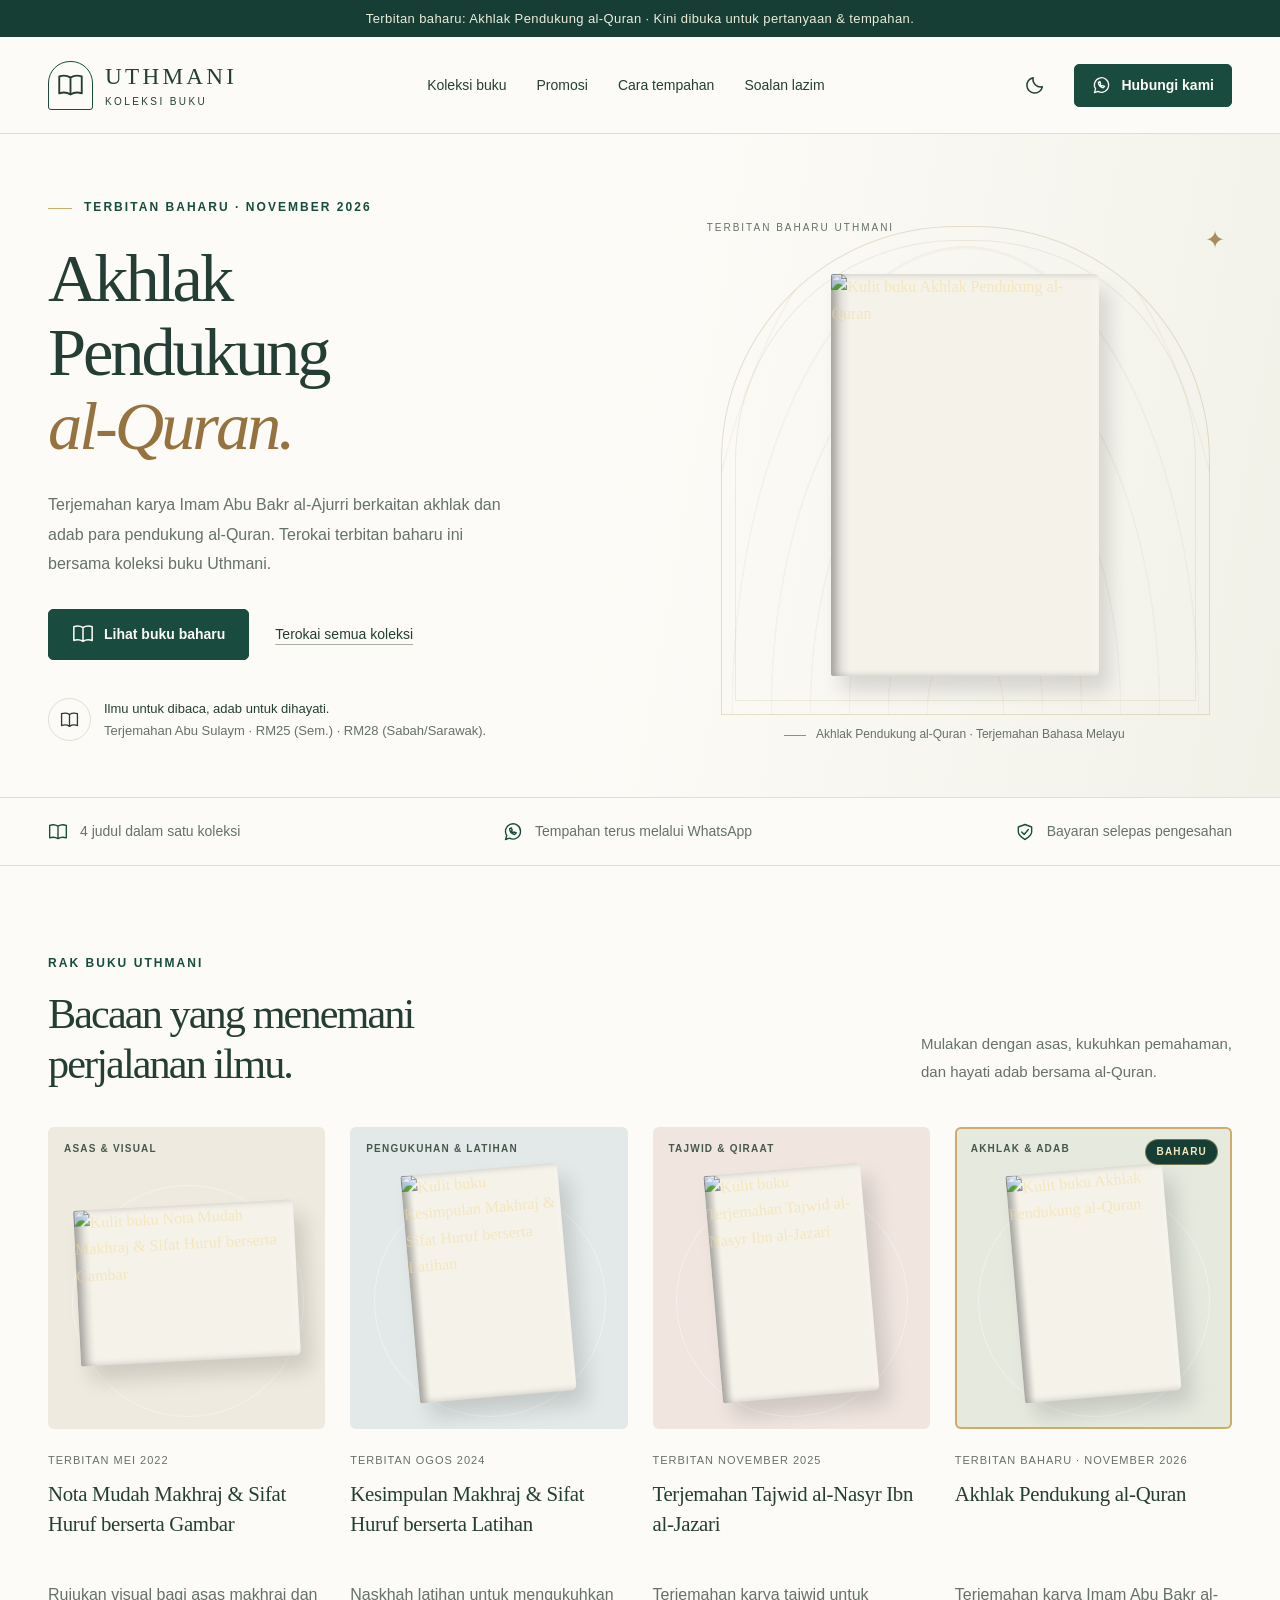
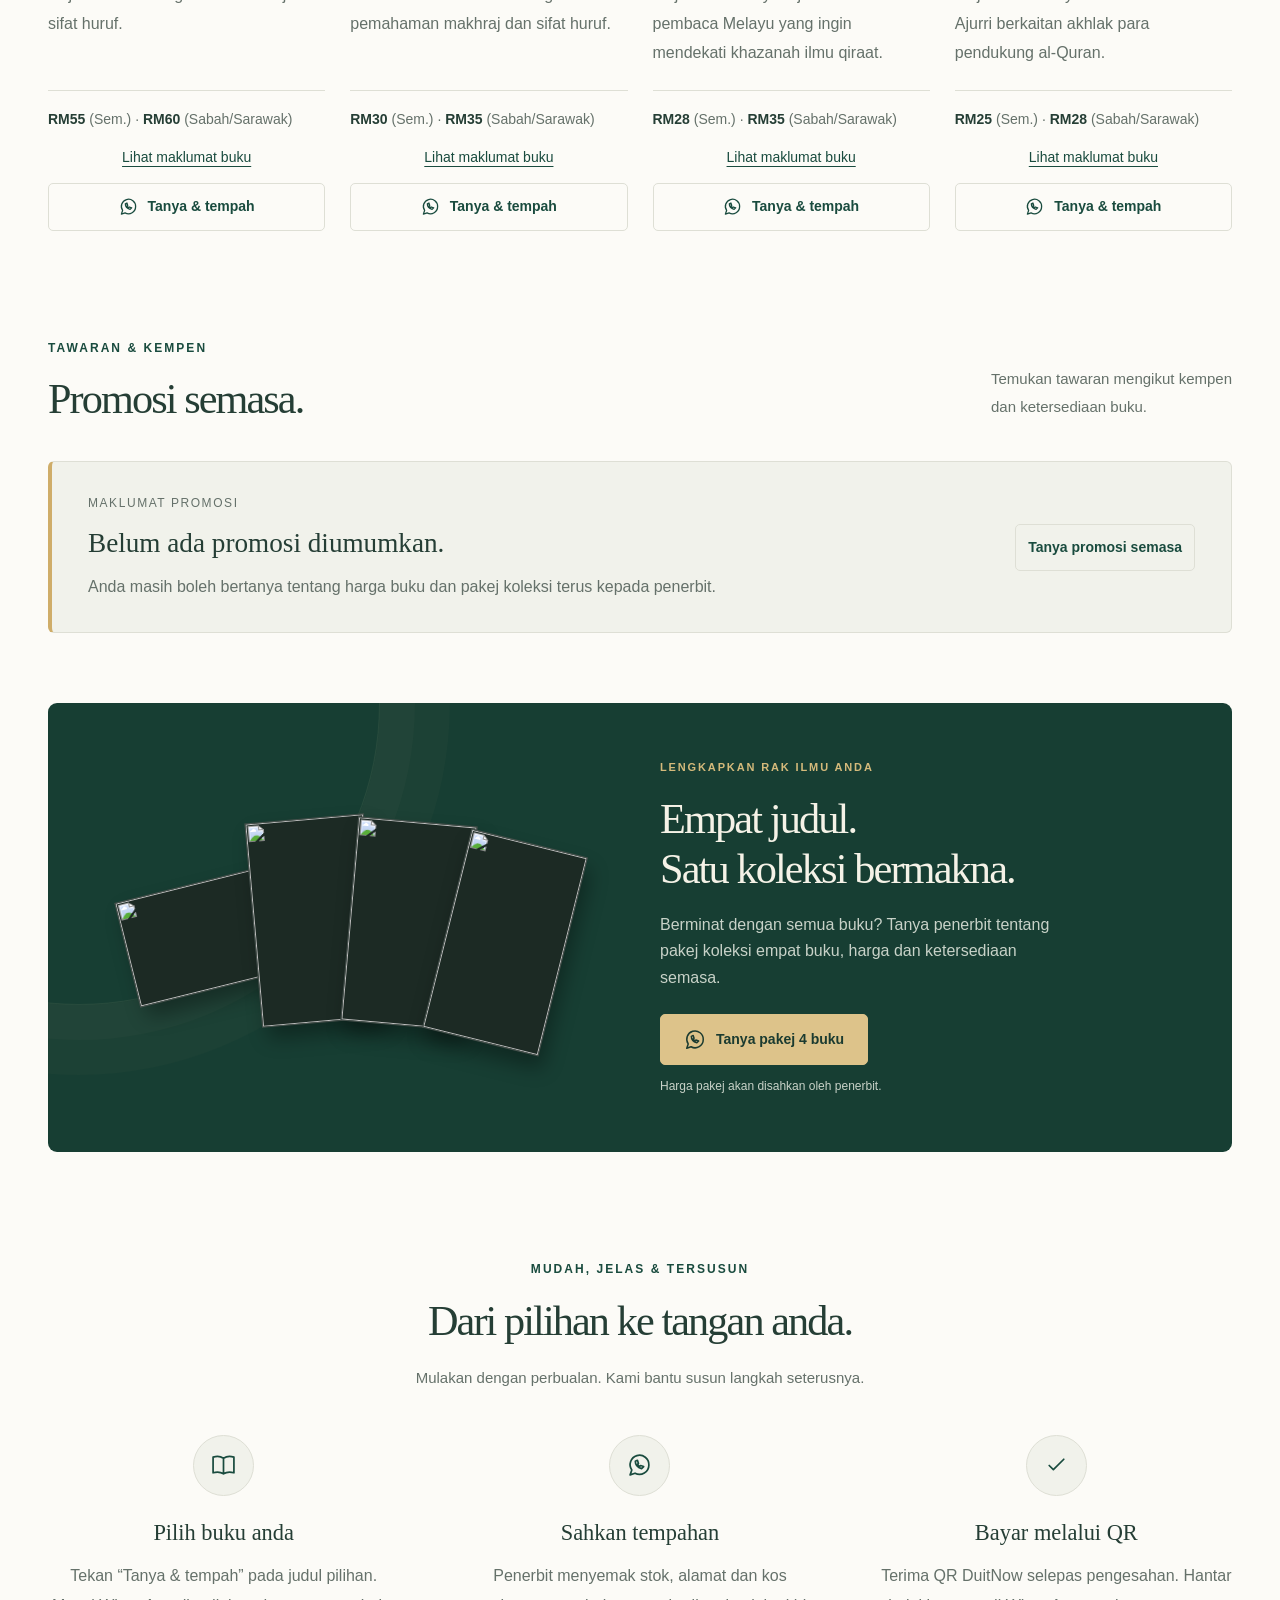
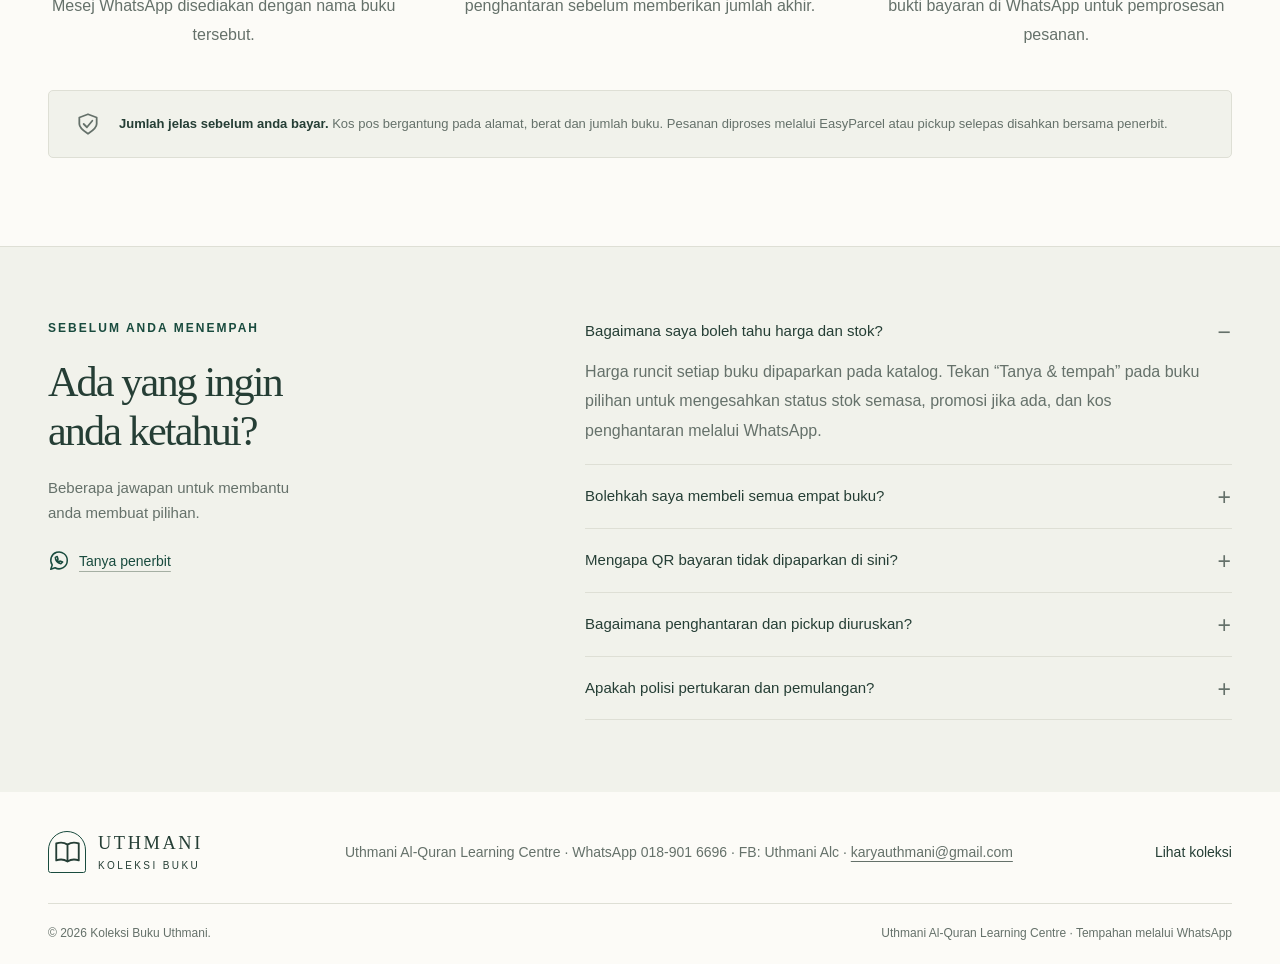
==== index.html @ 069dd64c "Add files via upload" ====
<!DOCTYPE html>
<html lang="ms" data-theme="light">
<head>
  <meta charset="UTF-8">
  <meta name="viewport" content="width=device-width, initial-scale=1.0">
  <meta name="theme-color" content="#173e35">
  <meta name="description" content="Terbitan baharu: Akhlak Pendukung al-Quran karya Imam Abu Bakr al-Ajurri, bersama koleksi buku makhraj dan tajwid Uthmani. Pilih buku dan mulakan pertanyaan melalui WhatsApp.">
  <title>Akhlak Pendukung al-Quran · Koleksi Buku Uthmani</title>
  <script>try{document.documentElement.dataset.theme=localStorage.getItem('uthmani-theme')==='dark'?'dark':'light'}catch{}</script>
  <link rel="stylesheet" href="styles.css">
  <script src="promotions.js" defer></script>
  <script src="script.js" defer></script>
</head>
<body>
  <svg class="icon-definitions" xmlns="http://www.w3.org/2000/svg" aria-hidden="true"><defs>
    <symbol id="i-book" viewBox="0 0 24 24"><path d="M12 5c-3-2-7-2-10-1v15c3-1 7-1 10 1 3-2 7-2 10-1V4c-3-1-7-1-10 1Zm0 0v15"/></symbol>
    <symbol id="i-chat" viewBox="0 0 24 24"><path d="M21 11.5a9 9 0 0 1-13.3 7.9L3 21l1.6-4.7A9 9 0 1 1 21 11.5Z"/><path d="M8 8c0 4 2 6 6 7l2-2-3-1-1 1-2-2 1-1-1-3Z"/></symbol>
    <symbol id="i-moon" viewBox="0 0 24 24"><path d="M20 14A8.5 8.5 0 0 1 10 4a8.5 8.5 0 1 0 10 10Z"/></symbol>
    <symbol id="i-sun" viewBox="0 0 24 24"><circle cx="12" cy="12" r="4"/><path d="M12 2v2m0 16v2M2 12h2m16 0h2M5 5l1.5 1.5m11 11L19 19M5 19l1.5-1.5m11-11L19 5"/></symbol>
    <symbol id="i-check" viewBox="0 0 24 24"><path d="m5 12 4 4L19 6"/></symbol>
    <symbol id="i-close" viewBox="0 0 24 24"><path d="m6 6 12 12M6 18 18 6"/></symbol>
    <symbol id="i-shield" viewBox="0 0 24 24"><path d="M12 3 4 6v6c0 4 5 7 8 9 3-2 8-5 8-9V6Z"/><path d="m8 12 3 3 5-6"/></symbol>
  </defs></svg>
  <a class="skip-link" href="#utama">Langkau ke kandungan</a>
  <div class="announcement">Terbitan baharu: Akhlak Pendukung al-Quran · Kini dibuka untuk pertanyaan &amp; tempahan.</div>
  <header class="site-header">
    <div class="container header-inner">
      <a class="brand" href="#" aria-label="Uthmani, halaman utama"><span class="brand-mark"><svg class="icon"><use href="#i-book"/></svg></span><span>UTHMANI<small>KOLEKSI BUKU</small></span></a>
      <nav aria-label="Navigasi utama"><a href="#koleksi">Koleksi buku</a><a href="#promosi">Promosi</a><a href="#tempahan">Cara tempahan</a><a href="#soalan">Soalan lazim</a></nav>
      <div class="header-actions"><button class="theme-toggle" id="theme-toggle" type="button" aria-label="Aktifkan mod gelap" aria-pressed="false"><svg class="icon"><use id="theme-icon" href="#i-moon"/></svg></button><button class="button button-small header-contact" data-order="pertanyaan"><svg class="icon"><use href="#i-chat"/></svg>Hubungi kami</button></div>
    </div>
  </header>
  <main id="utama">
    <section class="hero">
      <div class="container hero-grid">
        <div class="hero-copy"><p class="eyebrow"><span></span> TERBITAN BAHARU · NOVEMBER 2026</p><h1>Akhlak<br>Pendukung<br><em>al-Quran.</em></h1><p class="hero-description">Terjemahan karya Imam Abu Bakr al-Ajurri berkaitan akhlak dan adab para pendukung al-Quran. Terokai terbitan baharu ini bersama koleksi buku Uthmani.</p><div class="hero-actions"><a class="button" href="akhlak-pendukung-al-quran.html"><svg class="icon"><use href="#i-book"/></svg>Lihat buku baharu</a><a class="text-link" href="#koleksi">Terokai semua koleksi</a></div><div class="hero-note"><span class="small-book-icon"><svg class="icon"><use href="#i-book"/></svg></span><p><strong>Ilmu untuk dibaca, adab untuk dihayati.</strong><br><span>Terjemahan Abu Sulaym · RM25 (Sem.) · RM28 (Sabah/Sarawak).</span></p></div></div>
        <div class="hero-art" role="img" aria-label="Kulit buku terbitan baharu Akhlak Pendukung al-Quran.">
          <div class="arch-pattern"></div><div class="art-topline"><span>TERBITAN BAHARU UTHMANI</span><span>✦</span></div>
          <div class="hero-book hero-book-front cover cover-photo" data-lightbox="buku/04 akhlak-pendukung-al-quran/gambar/kulit-depan.jpg" data-caption="Kulit hadapan · Akhlak Pendukung al-Quran"><img src="buku/04 akhlak-pendukung-al-quran/gambar/kulit-depan.jpg" alt="Kulit buku Akhlak Pendukung al-Quran" width="666" height="1000"></div>
          <div class="art-caption"><span class="caption-line"></span>Akhlak Pendukung al-Quran · Terjemahan Bahasa Melayu</div>
        </div>
      </div>
    </section>
    <div class="benefits"><div class="container benefits-inner"><span><svg class="icon"><use href="#i-book"/></svg>4 judul dalam satu koleksi</span><span><svg class="icon"><use href="#i-chat"/></svg>Tempahan terus melalui WhatsApp</span><span><svg class="icon"><use href="#i-shield"/></svg>Bayaran selepas pengesahan</span></div></div>
    <section class="section collection container" id="koleksi">
      <div class="section-heading"><div><p class="eyebrow">RAK BUKU UTHMANI</p><h2>Bacaan yang menemani<br>perjalanan ilmu.</h2></div><p>Mulakan dengan asas, kukuhkan pemahaman,<br class="desktop-break"> dan hayati adab bersama al-Quran.</p></div>
      <div class="book-grid">
        <article class="book-card"><a href="nota-mudah-makhraj.html" aria-label="Lihat Nota Mudah Makhraj &amp; Sifat Huruf berserta Gambar" class="book-display display-sand"><span class="category-label">ASAS &amp; VISUAL</span><div class="catalog-book catalog-book-landscape cover cover-photo"><img src="buku/01 nota-mudah-makhraj/gambar/kulit-depan.jpg" alt="Kulit buku Nota Mudah Makhraj &amp; Sifat Huruf berserta Gambar" width="1200" height="852" loading="lazy"></div></a><div class="book-info"><p class="book-date">TERBITAN MEI 2022</p><h3><a href="nota-mudah-makhraj.html">Nota Mudah Makhraj &amp; Sifat Huruf berserta Gambar</a></h3><p>Rujukan visual bagi asas makhraj dan sifat huruf.</p><div class="availability"><strong>RM55</strong> (Sem.) · <strong>RM60</strong> (Sabah/Sarawak)</div><a class="book-detail-link" href="nota-mudah-makhraj.html">Lihat maklumat buku</a><button class="button button-outline" data-order="nota"><svg class="icon"><use href="#i-chat"/></svg>Tanya &amp; tempah</button></div></article>
        <article class="book-card"><a href="kesimpulan-makhraj.html" aria-label="Lihat Kesimpulan Makhraj &amp; Sifat Huruf berserta Latihan" class="book-display display-blue"><span class="category-label">PENGUKUHAN &amp; LATIHAN</span><div class="catalog-book cover cover-photo"><img src="buku/02 kesimpulan-makhraj/gambar/kulit-depan.jpg" alt="Kulit buku Kesimpulan Makhraj &amp; Sifat Huruf berserta Latihan" width="778" height="1000" loading="lazy"></div></a><div class="book-info"><p class="book-date">TERBITAN OGOS 2024</p><h3><a href="kesimpulan-makhraj.html">Kesimpulan Makhraj &amp; Sifat Huruf berserta Latihan</a></h3><p>Naskhah latihan untuk mengukuhkan pemahaman makhraj dan sifat huruf.</p><div class="availability"><strong>RM30</strong> (Sem.) · <strong>RM35</strong> (Sabah/Sarawak)</div><a class="book-detail-link" href="kesimpulan-makhraj.html">Lihat maklumat buku</a><button class="button button-outline" data-order="latihan"><svg class="icon"><use href="#i-chat"/></svg>Tanya &amp; tempah</button></div></article>
        <article class="book-card"><a href="terjemahan-tajwid-al-nasyr.html" aria-label="Lihat Terjemahan Tajwid al-Nasyr Ibn al-Jazari" class="book-display display-rust"><span class="category-label">TAJWID &amp; QIRAAT</span><div class="catalog-book cover cover-photo"><img src="buku/03 terjemahan-tajwid-al-nasyr/gambar/kulit-depan.jpg" alt="Kulit buku Terjemahan Tajwid al-Nasyr Ibn al-Jazari" width="667" height="1000" loading="lazy"></div></a><div class="book-info"><p class="book-date">TERBITAN NOVEMBER 2025</p><h3><a href="terjemahan-tajwid-al-nasyr.html">Terjemahan Tajwid al-Nasyr Ibn al-Jazari</a></h3><p>Terjemahan karya tajwid untuk pembaca Melayu yang ingin mendekati khazanah ilmu qiraat.</p><div class="availability"><strong>RM28</strong> (Sem.) · <strong>RM35</strong> (Sabah/Sarawak)</div><a class="book-detail-link" href="terjemahan-tajwid-al-nasyr.html">Lihat maklumat buku</a><button class="button button-outline" data-order="tajwid"><svg class="icon"><use href="#i-chat"/></svg>Tanya &amp; tempah</button></div></article>
        <article class="book-card book-card-new"><a href="akhlak-pendukung-al-quran.html" aria-label="Lihat Akhlak Pendukung al-Quran" class="book-display display-green"><span class="category-label">AKHLAK &amp; ADAB</span><span class="new-badge">BAHARU</span><div class="catalog-book cover cover-photo"><img src="buku/04 akhlak-pendukung-al-quran/gambar/kulit-depan.jpg" alt="Kulit buku Akhlak Pendukung al-Quran" width="666" height="1000" loading="lazy"></div></a><div class="book-info"><p class="book-date">TERBITAN BAHARU · NOVEMBER 2026</p><h3><a href="akhlak-pendukung-al-quran.html">Akhlak Pendukung al-Quran</a></h3><p>Terjemahan karya Imam Abu Bakr al-Ajurri berkaitan akhlak para pendukung al-Quran.</p><div class="availability"><strong>RM25</strong> (Sem.) · <strong>RM28</strong> (Sabah/Sarawak)</div><a class="book-detail-link" href="akhlak-pendukung-al-quran.html">Lihat maklumat buku</a><button class="button button-outline" data-order="akhlak"><svg class="icon"><use href="#i-chat"/></svg>Tanya &amp; tempah</button></div></article>
      </div>
    </section>
    <section class="container promotions-section" id="promosi" aria-labelledby="promotions-title">
      <div class="section-heading"><div><p class="eyebrow">TAWARAN &amp; KEMPEN</p><h2 id="promotions-title">Promosi semasa.</h2></div><p>Temukan tawaran mengikut kempen<br class="desktop-break"> dan ketersediaan buku.</p></div>
      <div class="promotions-list" data-promotions><div class="promotion-empty"><div><span class="promotion-label">MAKLUMAT PROMOSI</span><h3>Belum ada promosi diumumkan.</h3><p>Anda masih boleh bertanya tentang harga buku dan pakej koleksi terus kepada penerbit.</p></div><button class="button button-outline" data-order="promosi">Tanya promosi semasa</button></div></div>
    </section>
    <section class="container bundle-section" aria-labelledby="bundle-title"><div class="bundle"><div class="bundle-art" aria-hidden="true"><div class="mini-book mini-sand mini-photo mini-landscape"><img src="buku/01 nota-mudah-makhraj/gambar/kulit-depan.jpg" alt="" loading="lazy"></div><div class="mini-book mini-blue mini-photo"><img src="buku/02 kesimpulan-makhraj/gambar/kulit-depan.jpg" alt="" loading="lazy"></div><div class="mini-book mini-rust mini-photo"><img src="buku/03 terjemahan-tajwid-al-nasyr/gambar/kulit-depan.jpg" alt="" loading="lazy"></div><div class="mini-book mini-green mini-photo"><img src="buku/04 akhlak-pendukung-al-quran/gambar/kulit-depan.jpg" alt="" loading="lazy"></div></div><div class="bundle-copy"><p class="eyebrow">LENGKAPKAN RAK ILMU ANDA</p><h2 id="bundle-title">Empat judul.<br>Satu koleksi bermakna.</h2><p>Berminat dengan semua buku? Tanya penerbit tentang pakej koleksi empat buku, harga dan ketersediaan semasa.</p><button class="button button-gold" data-order="pakej"><svg class="icon"><use href="#i-chat"/></svg>Tanya pakej 4 buku</button><span class="bundle-note">Harga pakej akan disahkan oleh penerbit.</span></div></div></section>
    <section class="section container ordering" id="tempahan"><div class="center-heading"><p class="eyebrow">MUDAH, JELAS &amp; TERSUSUN</p><h2>Dari pilihan ke tangan anda.</h2><p>Mulakan dengan perbualan. Kami bantu susun langkah seterusnya.</p></div><div class="steps"><article><span class="step-icon"><svg class="icon"><use href="#i-book"/></svg></span><h3>Pilih buku anda</h3><p>Tekan “Tanya &amp; tempah” pada judul pilihan. Mesej WhatsApp disediakan dengan nama buku tersebut.</p></article><article><span class="step-icon"><svg class="icon"><use href="#i-chat"/></svg></span><h3>Sahkan tempahan</h3><p>Penerbit menyemak stok, alamat dan kos penghantaran sebelum memberikan jumlah akhir.</p></article><article><span class="step-icon"><svg class="icon"><use href="#i-check"/></svg></span><h3>Bayar melalui QR</h3><p>Terima QR DuitNow selepas pengesahan. Hantar bukti bayaran di WhatsApp untuk pemprosesan pesanan.</p></article></div><div class="payment-note"><svg class="icon"><use href="#i-shield"/></svg><p><strong>Jumlah jelas sebelum anda bayar.</strong> Kos pos bergantung pada alamat, berat dan jumlah buku. Pesanan diproses melalui EasyParcel atau pickup selepas disahkan bersama penerbit.</p></div></section>
    <section class="faq-section" id="soalan"><div class="container faq-grid"><div><p class="eyebrow">SEBELUM ANDA MENEMPAH</p><h2>Ada yang ingin<br>anda ketahui?</h2><p>Beberapa jawapan untuk membantu<br class="desktop-break"> anda membuat pilihan.</p><button class="text-link faq-contact" data-order="pertanyaan"><svg class="icon"><use href="#i-chat"/></svg>Tanya penerbit</button></div><div class="faq-list"><details open><summary>Bagaimana saya boleh tahu harga dan stok?</summary><p>Harga runcit setiap buku dipaparkan pada katalog. Tekan “Tanya &amp; tempah” pada buku pilihan untuk mengesahkan status stok semasa, promosi jika ada, dan kos penghantaran melalui WhatsApp.</p></details><details><summary>Bolehkah saya membeli semua empat buku?</summary><p>Boleh mulakan pertanyaan melalui butang “Tanya pakej 4 buku”. Harga pakej dan ketersediaan setiap judul perlu disahkan dengan penerbit.</p></details><details><summary>Mengapa QR bayaran tidak dipaparkan di sini?</summary><p>QR DuitNow diberikan selepas stok dan kos penghantaran disahkan supaya anda membayar jumlah yang tepat. Laman ini tidak mengendalikan checkout atau mengumpul maklumat kad bank.</p></details><details><summary>Bagaimana penghantaran dan pickup diuruskan?</summary><p>Maklumkan pilihan anda kepada penerbit melalui WhatsApp. Pilihan kurier, kos pos, lokasi pickup dan tempoh pengeposan akan disahkan semasa tempahan.</p></details><details><summary>Apakah polisi pertukaran dan pemulangan?</summary><p>Polisi belum dinyatakan dalam katalog ini. Sila dapatkan maklumat pertukaran dan pemulangan daripada penerbit sebelum mengesahkan tempahan.</p></details></div></div></section>
  </main>
  <footer><div class="container footer-main"><a class="brand" href="#"><span class="brand-mark"><svg class="icon"><use href="#i-book"/></svg></span><span>UTHMANI<small>KOLEKSI BUKU</small></span></a><p>Uthmani Al-Quran Learning Centre · WhatsApp 018-901 6696 · FB: Uthmani Alc · <a href="mailto:karyauthmani@gmail.com">karyauthmani@gmail.com</a></p><a href="#koleksi">Lihat koleksi</a></div><div class="container footer-bottom"><span>© <span id="year">2026</span> Koleksi Buku Uthmani.</span><span>Uthmani Al-Quran Learning Centre · Tempahan melalui WhatsApp</span></div></footer>
  <dialog id="order-dialog" aria-labelledby="dialog-title" aria-describedby="dialog-description"><div class="dialog-content"><button type="button" class="close-dialog" aria-label="Tutup tetingkap"><svg class="icon"><use href="#i-close"/></svg></button><span class="dialog-icon"><svg class="icon"><use href="#i-chat"/></svg></span><p class="eyebrow">PRATONTON PERTANYAAN</p><h2 id="dialog-title">Mesej anda sudah siap.</h2><p id="dialog-description">Nombor WhatsApp penerbit belum ditetapkan. Ini ialah pratonton mesej untuk buku pilihan anda; tiada mesej dihantar.</p><label for="message-preview">Mesej WhatsApp</label><textarea id="message-preview" readonly rows="7"></textarea><button class="button" id="copy-message" type="button">Salin mesej</button><p id="copy-status" role="status" aria-live="polite"></p></div></dialog>
</body>
</html>
---- styles.css ----
@charset "UTF-8";
:root{color-scheme:light;--bg:#fcfbf7;--surface:#fff;--ink:#253e35;--muted:#65716a;--green:#194b3e;--green-hover:#10382d;--line:#dedfd5;--soft:#f1f2eb;--gold:#cfad69;--hero:#f2f1e8;--shadow:0 18px 40px #173b3018}
:root[data-theme=dark]{color-scheme:dark;--bg:#121e1a;--surface:#1c2a24;--ink:#eef0e6;--muted:#b1bdb4;--green:#b6d2bd;--green-hover:#d0e4d4;--line:#34473b;--soft:#1c2b24;--hero:#1b2b23;--shadow:0 18px 40px #0003}
*{box-sizing:border-box}html{scroll-behavior:smooth;scroll-padding-top:100px}body{margin:0;background:var(--bg);color:var(--ink);font-family:Arial,Helvetica,sans-serif;font-size:16px;line-height:1.65}button,a{-webkit-tap-highlight-color:transparent}button,input,textarea{font:inherit}button,a{touch-action:manipulation}button{cursor:pointer}a{color:inherit;text-decoration:none}button{color:inherit}button:focus-visible,a:focus-visible,summary:focus-visible,textarea:focus-visible{outline:3px solid #b78b3b;outline-offset:5px}h1,h2,h3,p{margin-top:0}h1,h2{font-family:Georgia,'Times New Roman',serif;font-weight:400;letter-spacing:-.045em}h2{font-size:clamp(2rem,3.3vw,3rem);line-height:1.18;margin-bottom:20px}h3{font-size:1.08rem;line-height:1.5}p{margin-bottom:0}.container{width:min(1240px,calc(100% - 96px));margin-inline:auto}.icon{width:22px;height:22px;fill:none;stroke:currentColor;stroke-width:1.65;stroke-linecap:round;stroke-linejoin:round;flex-shrink:0}.icon-definitions{position:absolute;width:0;height:0;overflow:hidden}.announcement{background:#173e35;color:#ececdb;font-size:.8125rem;text-align:center;padding:8px 20px;letter-spacing:.03em}.site-header{background:var(--bg);border-bottom:1px solid var(--line)}.header-inner{display:flex;align-items:center;justify-content:space-between;gap:25px;min-height:96px}.brand{display:flex;align-items:center;gap:12px;font-family:Georgia,serif;font-size:1.45rem;letter-spacing:.14em;line-height:1.2}.brand small{display:block;font-family:Arial,sans-serif;font-size:.625rem;letter-spacing:.24em;margin-top:6px}.brand-mark{width:45px;height:49px;border:1px solid var(--green);border-radius:22px 22px 3px 3px;display:grid;place-items:center}.brand-mark .icon{width:27px;height:27px}.header-inner nav{display:flex;gap:30px;font-size:.875rem}.header-inner nav a:hover,.footer-main>a:last-child:hover{color:#9a7332}.header-actions{display:flex;align-items:center;gap:18px}.theme-toggle{background:transparent;border:0;display:grid;place-items:center;width:42px;height:42px;border-radius:50%}.theme-toggle:hover{background:var(--soft)}.button{display:inline-flex;align-items:center;justify-content:center;gap:10px;background:var(--green);color:var(--bg);border:1px solid var(--green);border-radius:5px;min-height:51px;padding:12px 23px;font-size:.875rem;font-weight:600;line-height:1.5;transition:background .2s,transform .2s}.button:hover{background:var(--green-hover);transform:translateY(-2px)}.button-small{min-height:43px;padding:9px 17px}.button-small .icon{width:19px;height:19px}.text-link{font-size:.875rem;text-decoration:underline;text-underline-offset:5px;text-decoration-color:#a5afa3;line-height:1.6}.text-link:hover{text-decoration-color:currentColor}.hero{overflow:hidden;background:linear-gradient(100deg,var(--bg) 49%,var(--hero) 100%)}.hero-grid{display:grid;grid-template-columns:1.06fr 1fr;gap:40px;align-items:center;padding-block:64px 55px;min-height:660px}.eyebrow{font-size:.75rem;font-weight:600;letter-spacing:.17em;color:var(--green);margin-bottom:24px;display:flex;align-items:center;gap:12px}.eyebrow>span{width:24px;height:1px;background:var(--gold)}h1{font-size:clamp(3.4rem,5.35vw,4.8rem);line-height:1.08;margin-bottom:26px}h1 em{color:#96723e;font-weight:400}.hero-description{max-width:470px;color:var(--muted);font-size:1rem;line-height:1.85}.hero-actions{display:flex;align-items:center;gap:26px;margin-top:30px}.hero-note{display:flex;gap:13px;align-items:center;margin-top:38px;font-size:.8125rem;line-height:1.7}.hero-note strong{font-weight:500}.hero-note p>span{color:var(--muted)}.small-book-icon{display:grid;place-items:center;border:1px solid var(--line);border-radius:50%;width:43px;height:43px;flex-shrink:0}.small-book-icon .icon{width:19px}.hero-art{position:relative;height:520px;isolation:isolate}.arch-pattern{position:absolute;width:88%;height:94%;top:3%;left:8%;border:1px solid #a58c5140;border-radius:48% 48% 0 0;background:repeating-radial-gradient(ellipse at 50% 100%,transparent 0,transparent 37px,#a58c5110 38px,#a58c5110 39px);z-index:-1}.arch-pattern:before{content:"";position:absolute;inset:13px;border:1px solid #a58c5125;border-radius:48% 48% 0 0}.art-topline{display:flex;justify-content:space-between;position:absolute;top:10px;left:30px;right:5px;color:var(--muted);font-size:.625rem;letter-spacing:.2em}.art-topline>span:last-child{font-size:24px;color:#a78e59}.cover{color:#f4e6bd;border-radius:2px 5px 5px 2px;position:relative;box-shadow:inset 5px 0 7px #0003,inset -3px 0 1px #ffffff20,10px 15px 20px #0002;font-family:Georgia,'Times New Roman',serif}.cover:after{content:"";position:absolute;inset:0;background:repeating-linear-gradient(0deg,transparent,transparent 3px,#ffffff04 4px);pointer-events:none;border-radius:inherit}.cover-green{background:#194738}.cover-rust{background:#874638}.cover-sand{background:#b6a27b;color:#273e32}.cover-blue{background:#2d4b5a}.cover-frame{position:absolute;inset:12px 13px 14px 17px;border:1px solid #cfb97a85;display:flex;flex-direction:column;align-items:center;text-align:center;padding:16px 9px}.cover-frame:before{content:"";position:absolute;inset:4px;border:1px solid #cfb97a50;pointer-events:none}.cover-imprint{font-family:Arial,sans-serif;font-size:8px;letter-spacing:.27em}.cover-title{font-size:28px;line-height:1.25;display:block;font-weight:400}.cover-title i{font-weight:400}.cover-bottom{font-family:Arial,sans-serif;font-size:7px;letter-spacing:.12em;margin-top:auto}.cover-ornament{color:#d0b475;font-size:31px;margin:16px 0 12px}.cover-subtitle{font-family:Arial,sans-serif;font-size:7px;letter-spacing:.1em;margin-top:17px}.hero-book{position:absolute;width:235px;height:335px}.hero-book-back{left:10%;top:77px;transform:rotate(-13deg)}.hero-book-back .cover-title{font-size:30px}.hero-book-front{left:43%;top:98px;transform:rotate(8deg);z-index:2}.hero-book-front .cover-title{font-size:34px;line-height:1.19}.arabic{font-family:'Traditional Arabic','Times New Roman',serif;font-size:23px;margin:25px 0 18px;color:#d3b578}.cover-rule{height:1px;width:52px;background:#cfb97a90;margin:20px 0 13px}.cover-author{font-size:10px}.book-horizontal{position:absolute;left:13%;width:78%;height:31px;border-radius:3px;display:flex;justify-content:space-between;align-items:center;padding:0 22px;box-shadow:4px 8px 13px #0002;font-family:Georgia,serif;font-size:12px}.book-horizontal b{font:6px Arial,sans-serif;letter-spacing:.18em}.book-horizontal-one{bottom:57px;background:#34515a;color:#e8dabc;transform:rotate(-3deg);z-index:3;border-bottom:5px solid #efe8d7}.book-horizontal-two{bottom:24px;background:#b8a37a;color:#24392e;transform:rotate(1deg);border-bottom:6px solid #ebe3ce}.art-caption{position:absolute;bottom:-15px;width:100%;display:flex;align-items:center;justify-content:center;gap:10px;font-size:.75rem;color:var(--muted)}.caption-line{width:22px;height:1px;background:#a78e59}.benefits{border-block:1px solid var(--line)}.benefits-inner{display:flex;justify-content:space-between;padding-block:22px;gap:22px}.benefits-inner>span{display:flex;align-items:center;gap:12px;font-size:.875rem;color:var(--muted)}.benefits .icon{color:var(--green);width:20px}.section{padding-block:88px}.section-heading{display:flex;align-items:flex-end;justify-content:space-between;gap:30px;margin-bottom:38px}.section-heading .eyebrow{margin-bottom:15px}.section-heading h2{margin:0}.section-heading>p{color:var(--muted);font-size:.9375rem;line-height:1.85;padding-bottom:3px}.book-grid{display:grid;grid-template-columns:repeat(4,minmax(0,1fr));gap:25px}.book-card{min-width:0;display:flex;flex-direction:column}.book-display{height:302px;position:relative;display:flex;align-items:center;justify-content:center;border-radius:6px;overflow:hidden}.book-display:after{content:"";position:absolute;width:230px;height:230px;border:1px solid #ffffff60;border-radius:50%;top:58px;left:calc(50% - 115px);pointer-events:none}.display-sand{background:#eeeadf}.display-blue{background:#e3e9e8}.display-rust{background:#f0e5df}.display-green{background:#e5e9de}.category-label{position:absolute;left:16px;top:14px;font-size:.625rem;font-weight:600;letter-spacing:.12em;color:#46584c}.catalog-book{height:228px;width:157px;transform:rotate(-5deg);margin-top:11px;z-index:1;transition:transform .3s}.book-card:hover .catalog-book{transform:rotate(0deg) translateY(-5px)}.catalog-book .cover-frame{inset:8px 8px 9px 11px;padding:11px 7px}.catalog-book .cover-title{font-size:21px}.catalog-book .cover-ornament{font-size:22px;margin:12px 0 8px}.catalog-book .cover-imprint{font-size:6px}.catalog-book .cover-subtitle{font-size:6px;margin-top:10px}.catalog-book .cover-bottom{font-size:5px;letter-spacing:.08em}.illustration-label{position:absolute;right:12px;bottom:8px;font-size:.625rem;color:#59675c}.book-info{padding-top:22px;display:flex;flex:1;flex-direction:column}.book-date{font-size:.6875rem;letter-spacing:.09em;color:var(--muted);margin-bottom:10px}.book-info h3{font-family:Georgia,serif;font-weight:400;font-size:1.3rem;line-height:1.45;letter-spacing:-.015em;margin-bottom:12px;min-height:5.65rem}.book-info>p:not(.book-date){font-size:.875rem;line-height:1.8;color:var(--muted);margin-bottom:22px}.availability{font-size:.8125rem;color:var(--muted);margin-top:auto;margin-bottom:15px;border-top:1px solid var(--line);padding-top:17px}.button-outline{color:var(--green);background:transparent;border-color:var(--line);padding-inline:12px;min-height:45px}.button-outline:hover{color:var(--bg);background:var(--green)}.button-outline .icon{width:19px}.bundle-section{padding-bottom:20px}.bundle{border-radius:9px;background:#173e33;color:#f5f2e7;display:grid;grid-template-columns:1fr 1fr;gap:40px;padding:55px 65px;overflow:hidden;position:relative}.bundle:before{content:"";position:absolute;width:600px;height:600px;border:1px solid #e6d4a315;border-radius:50%;left:-270px;top:-300px;box-shadow:0 0 0 35px #e6d4a306,0 0 0 70px #e6d4a305;pointer-events:none}.bundle-copy{position:relative}.bundle-copy .eyebrow{color:#d5ba7b;font-size:.6875rem;margin-bottom:18px}.bundle-copy h2{font-size:2.65rem;margin-bottom:18px}.bundle-copy>p:not(.eyebrow){color:#c8d2c8;font-size:.9375rem;max-width:400px;margin-bottom:23px}.button-gold{background:#ddc38a;border-color:#ddc38a;color:#1b3b30}.button-gold:hover{background:#edd7aa}.bundle-note{display:block;font-size:.75rem;color:#c8d2c8;margin-top:12px}.bundle-art{display:flex;align-items:center;justify-content:center;min-height:250px;padding-right:20px}.mini-book{width:120px;height:205px;padding:28px 10px 12px;flex-shrink:0;border:1px solid #d7bf8055;outline:1px solid #d7bf8033;outline-offset:-7px;font-family:Georgia,serif;font-size:17px;color:#f4e4b9;display:flex;flex-direction:column;justify-content:center;text-align:center;box-shadow:6px 12px 20px #0005;position:relative;margin-left:-24px;transform:rotate(-12deg)}.mini-book span{font-style:italic;font-size:20px;line-height:1.4;margin-top:9px}.mini-book small{font:6px Arial,sans-serif;letter-spacing:.2em;margin-top:25px}.mini-sand{background:#b6a27b;color:#273e32;transform:translateY(10px) rotate(-14deg)}.mini-blue{background:#2d4b5a;transform:translateY(-7px) rotate(-5deg)}.mini-rust{background:#874638;transform:translateY(-4px) rotate(5deg)}.mini-green{background:#275343;transform:translateY(15px) rotate(14deg)}.center-heading{text-align:center}.center-heading .eyebrow{justify-content:center;margin-bottom:16px}.center-heading>p:last-child{color:var(--muted);font-size:.9375rem}.steps{display:grid;grid-template-columns:repeat(3,1fr);gap:65px;margin-top:45px;text-align:center}.step-icon{width:61px;height:61px;background:var(--soft);border:1px solid var(--line);border-radius:50%;display:grid;place-items:center;margin:0 auto 20px;color:var(--green)}.step-icon .icon{width:25px;height:25px}.steps h3{font-family:Georgia,serif;font-size:1.4rem;font-weight:400;margin-bottom:11px}.steps p{color:var(--muted);font-size:.875rem;line-height:1.85}.payment-note{display:flex;align-items:center;gap:18px;padding:20px 26px;border:1px solid var(--line);border-radius:5px;margin-top:40px;font-size:.8125rem;color:var(--muted);background:var(--soft)}.payment-note .icon{width:26px;height:26px}.payment-note strong{color:var(--ink);font-weight:600}.faq-section{padding-block:72px;background:var(--soft);border-top:1px solid var(--line)}.faq-grid{display:grid;grid-template-columns:1fr 1.4fr;gap:75px}.faq-grid .eyebrow{margin-bottom:18px}.faq-grid>div>p:not(.eyebrow){color:var(--muted);font-size:.9375rem}.faq-contact{display:flex;align-items:center;gap:9px;border:0;background:transparent;padding:0;margin-top:24px;color:var(--green)}.faq-list details{border-bottom:1px solid var(--line);padding-block:19px}.faq-list details:first-child{padding-top:0}.faq-list summary{cursor:pointer;list-style:none;font-size:.9375rem;font-weight:500;padding-right:32px;position:relative}.faq-list summary::-webkit-details-marker{display:none}.faq-list summary:after{content:"+";position:absolute;right:1px;top:-5px;font-size:23px;font-weight:400;color:var(--muted)}.faq-list details[open] summary:after{content:"−"}.faq-list details p{font-size:.875rem;color:var(--muted);padding-top:13px;padding-right:30px;line-height:1.85}footer{padding-top:39px}.footer-main{display:flex;align-items:center;justify-content:space-between;gap:25px;padding-bottom:30px}.footer-main .brand{font-size:1.15rem}.footer-main .brand-mark{width:38px;height:42px}.footer-main p{color:var(--muted);font-size:.875rem}.footer-main>a:last-child{font-size:.875rem}.footer-bottom{display:flex;justify-content:space-between;gap:20px;font-size:.75rem;color:var(--muted);border-top:1px solid var(--line);padding-block:20px}.skip-link{position:fixed;top:-100px;left:15px;z-index:10;background:var(--ink);color:var(--bg);padding:12px 20px}.skip-link:focus{top:10px}dialog{width:min(540px,calc(100% - 32px));padding:0;background:var(--bg);color:var(--ink);border:1px solid var(--line);border-radius:12px;box-shadow:0 25px 100px #0005;max-height:90dvh}dialog::backdrop{background:#0c241cb3;backdrop-filter:blur(4px)}.dialog-content{padding:35px;position:relative}.close-dialog{position:absolute;right:15px;top:15px;background:transparent;border:0;width:40px;height:40px;display:grid;place-items:center;border-radius:50%}.close-dialog:hover{background:var(--soft)}.dialog-icon{display:grid;place-items:center;width:52px;height:52px;background:var(--soft);border-radius:50%;margin-bottom:22px}.dialog-content .eyebrow{font-size:.6875rem;margin-bottom:12px}.dialog-content h2{font-size:2rem;margin-bottom:15px}.dialog-content>p:not(.eyebrow){font-size:.875rem;color:var(--muted)}.dialog-content label{display:block;font-size:.8125rem;font-weight:600;margin-block:22px 8px}.dialog-content textarea{display:block;resize:vertical;width:100%;border:1px solid var(--line);background:var(--soft);color:var(--ink);font-size:.875rem;line-height:1.7;padding:14px;border-radius:5px}.dialog-content .button{margin-top:20px;width:100%}#copy-status{min-height:24px;margin-top:10px;font-size:.8125rem}
@media(min-width:1450px){.hero-grid{min-height:710px}.hero-art{transform:scale(1.06)}}
@media(max-width:1100px){.container{width:calc(100% - 64px)}.header-inner nav{gap:20px}.hero-grid{gap:25px}.hero-art{height:480px}.hero-book{width:200px;height:303px}.hero-book-back{left:3%;top:65px}.hero-book-front{left:42%;top:90px}.hero-book-front .cover-title{font-size:30px}.hero-book-back .cover-title{font-size:27px}.hero-actions{gap:18px;align-items:flex-start;flex-direction:column}.hero-note{margin-top:25px}.book-grid{gap:18px}.book-display{height:280px}.catalog-book{width:145px;height:215px}.catalog-book .cover-title{font-size:19px}.book-info h3{font-size:1.2rem;min-height:7rem}.bundle{padding:45px 35px;gap:25px}.mini-book{width:105px;height:195px;margin-left:-25px;font-size:15px}.mini-book span{font-size:18px}.steps{gap:35px}.faq-grid{gap:40px}}
@media(max-width:850px){.header-inner nav{display:none}.hero-grid{grid-template-columns:1.05fr 1fr;min-height:580px;padding-block:45px}.hero-art{height:430px}.hero-book{width:164px;height:260px}.hero-book-front{left:36%;top:78px}.hero-book-back{left:0;top:55px}.hero-book-front .cover-title{font-size:24px}.hero-book-back .cover-title{font-size:23px}.hero-book .cover-frame{inset:9px 8px 10px 11px;padding:12px 6px}.hero-book .arabic{font-size:18px;margin:19px 0 14px}.hero-book .cover-rule{margin:15px 0 10px}.hero-book .cover-author{font-size:8px}.hero-book .cover-bottom{font-size:6px}.book-horizontal{width:93%;left:0;padding-inline:12px;font-size:9px}.book-horizontal-one{bottom:59px}.book-horizontal-two{bottom:26px}.art-topline{left:0;font-size:8px}.art-caption{font-size:10px;bottom:0}h1{font-size:3rem}.hero-description{font-size:.9375rem}.hero-note{font-size:.75rem}.benefits-inner{gap:18px}.benefits-inner>span{font-size:.75rem;gap:8px}.section{padding-block:65px}.book-grid{grid-template-columns:repeat(2,1fr);gap:40px 25px}.book-display{height:320px}.catalog-book{width:175px;height:250px}.catalog-book .cover-title{font-size:24px}.catalog-book .cover-ornament{margin:15px 0 12px}.book-info h3{min-height:3.8rem;font-size:1.3rem}.section-heading>p{max-width:220px}.desktop-break{display:none}.bundle{padding:40px 30px;grid-template-columns:.9fr 1fr}.bundle-copy h2{font-size:2.15rem}.bundle-art{padding:0}.mini-book{width:85px;height:170px;margin-left:-24px;font-size:12px}.mini-book span{font-size:15px}.steps{gap:25px}.faq-grid{grid-template-columns:1fr 1.3fr}.footer-main p{max-width:200px}.footer-bottom{font-size:.6875rem}}
@media(max-width:600px){html{scroll-padding-top:20px}.container{width:calc(100% - 40px)}.announcement{font-size:.6875rem;padding-inline:12px}.header-inner{min-height:80px;gap:12px}.brand{font-size:1.18rem;gap:9px}.brand small{font-size:.56rem}.brand-mark{width:37px;height:42px}.header-actions{gap:5px}.header-contact{font-size:0;padding:9px;width:42px}.header-contact .icon{width:21px;height:21px}.hero-grid{grid-template-columns:1fr;gap:27px;padding-block:38px 28px}.hero-copy .eyebrow{font-size:.625rem;margin-bottom:20px}h1{font-size:clamp(2.9rem,11.7vw,4.1rem);line-height:1.1;margin-bottom:22px}.hero-description{font-size:.9375rem;max-width:410px}.hero-actions{flex-direction:row;align-items:center;gap:18px}.hero-actions .button{font-size:.8125rem;padding-inline:15px}.hero-actions .text-link{font-size:.75rem;max-width:115px}.hero-note{margin-top:26px}.hero-art{width:min(100%,390px);height:420px;justify-self:center}.hero-book{width:185px;height:280px}.hero-book-back{left:9%;top:45px}.hero-book-front{left:43%;top:70px}.hero-book-front .cover-title{font-size:28px}.hero-book-back .cover-title{font-size:26px}.hero-book .cover-bottom{font-size:6px}.hero-book .arabic{font-size:20px;margin-block:20px 16px}.hero-book .cover-frame{inset:11px 10px 12px 13px}.art-topline{left:15px;right:12px}.book-horizontal{left:8%;width:86%}.book-horizontal-one{bottom:44px}.book-horizontal-two{bottom:11px}.art-caption{bottom:-15px}.benefits-inner{padding-block:20px;display:grid;gap:11px}.benefits-inner>span{font-size:.8125rem}.benefits-inner .icon{width:18px;height:18px}.section{padding-block:52px}.section-heading{display:block;margin-bottom:29px}.section-heading>p{max-width:none;margin-top:16px;font-size:.875rem}.eyebrow{font-size:.625rem}h2{font-size:2.15rem}.book-grid{gap:28px 16px}.book-display{height:236px}.category-label{font-size:.5rem;letter-spacing:.04em;top:11px;left:9px}.catalog-book{width:123px;height:184px;margin-top:10px}.catalog-book .cover-frame{inset:7px 6px 8px 9px;padding:10px 5px}.catalog-book .cover-title{font-size:17px}.catalog-book .cover-ornament{font-size:17px;margin:8px 0}.catalog-book .cover-imprint{font-size:5px}.catalog-book .cover-subtitle{font-size:4.5px;margin-top:10px}.catalog-book .cover-bottom{font-size:4px}.illustration-label{font-size:.5rem}.book-info{padding-top:15px}.book-date{font-size:.5625rem;letter-spacing:.035em;margin-bottom:8px}.book-info h3{font-size:1.1rem;line-height:1.4;min-height:6.2rem;margin-bottom:11px}.book-info>p:not(.book-date){font-size:.8125rem;line-height:1.65;margin-bottom:15px}.availability{font-size:.6875rem;line-height:1.6;padding-top:12px;margin-bottom:12px}.book-info .button{font-size:.75rem;padding:10px 5px;gap:6px}.book-info .button .icon{width:16px;height:16px}.bundle-section{padding-bottom:0}.bundle{grid-template-columns:1fr;gap:25px;padding:32px 25px}.bundle-art{min-height:215px;order:1;padding-left:20px}.mini-book{width:98px;height:178px;font-size:13px}.mini-book span{font-size:17px}.bundle-copy{order:0}.bundle-copy h2{font-size:2.3rem}.bundle-copy .eyebrow{font-size:.625rem}.bundle-copy>p:not(.eyebrow){font-size:.875rem}.bundle-note{font-size:.6875rem}.center-heading{text-align:left}.center-heading .eyebrow{justify-content:flex-start}.center-heading>p:last-child{font-size:.875rem}.steps{grid-template-columns:1fr;gap:27px;text-align:left;margin-top:31px}.steps article{display:grid;grid-template-columns:50px 1fr;column-gap:17px}.step-icon{grid-row:span 2;width:46px;height:46px;margin:0}.step-icon .icon{width:21px;height:21px}.steps h3{font-size:1.25rem;margin-bottom:7px}.steps p{font-size:.875rem}.payment-note{align-items:flex-start;padding:18px;gap:13px;margin-top:28px;font-size:.75rem}.payment-note .icon{width:22px;height:22px;margin-top:3px}.faq-section{padding-block:45px}.faq-grid{grid-template-columns:1fr;gap:30px}.faq-list summary{font-size:.875rem}.faq-list details p{font-size:.8125rem}.footer-main{flex-wrap:wrap;gap:20px}.footer-main p{order:2;max-width:none;width:100%;font-size:.8125rem}.footer-main>a:last-child{font-size:.8125rem}.footer-bottom{flex-direction:column;gap:8px;font-size:.6875rem}.dialog-content{padding:28px 22px}.dialog-content h2{font-size:1.8rem}}
@media(max-width:360px){.container{width:calc(100% - 28px)}.hero-book{width:165px;height:265px}.hero-book-front{left:42%}.hero-book-back{left:4%}.hero-book-front .cover-title{font-size:25px}.hero-book-back .cover-title{font-size:24px}.catalog-book{width:112px;height:175px}.catalog-book .cover-title{font-size:16px}.book-grid{gap:25px 12px}.hero-actions{gap:12px}.hero-actions .button{padding-inline:10px}.hero-art{height:410px}}
/* Judul panjang kekal di dalam bingkai kulit pada semua saiz skrin. */
.catalog-book.cover-rust .cover-title{font-size:18px}
.hero-book-back .cover-title{font-size:25px}
.hero-book-back .cover-ornament{margin-block:14px 10px}
.book-info>p:not(.book-date),.steps p,.faq-list details p,.bundle-copy>p:not(.eyebrow),.dialog-content>p:not(.eyebrow){font-size:1rem}
.availability,.book-info .button,.hero-actions .text-link{font-size:.875rem}
:root[data-theme=dark] h1 em{color:#d2ae6d}
@media(max-width:850px){.hero-book-back .cover-title{font-size:21px}}
@media(max-width:600px){.catalog-book.cover-rust .cover-title{font-size:14px}.hero-book-back .cover-title{font-size:22px}.book-info .button{gap:5px}.book-info .button .icon{width:15px}.bundle-art{transform:scale(.9)}.book-info h3{min-height:0}}
@media(max-width:360px){.book-info .button{font-size:.875rem;flex-wrap:wrap}.catalog-book{height:190px}.catalog-book.cover-rust .cover-title{font-size:13px}.hero-book-back .cover-title{font-size:20px}.bundle-art{transform:scale(.8)}}
.book-info h3 a:hover{text-decoration:underline;text-underline-offset:4px}
.book-detail-link{font-size:.875rem;text-align:center;text-decoration:underline;text-underline-offset:4px;margin-bottom:14px;color:var(--green)}
.promotions-section{padding-block:20px 70px;scroll-margin-top:24px}
.promotions-list{display:grid;grid-template-columns:repeat(2,minmax(0,1fr));gap:24px}
.promotion-empty{grid-column:1/-1;display:flex;align-items:center;justify-content:space-between;gap:32px;padding:32px 36px;background:var(--soft);border:1px solid var(--line);border-left:4px solid var(--gold);border-radius:6px}
.promotion-label{display:block;color:var(--muted);font-size:.75rem;letter-spacing:.13em;margin-bottom:12px}
.promotion-empty h3,.promotion-card h3{font-family:Georgia,serif;font-weight:400;font-size:1.7rem;line-height:1.3;margin-bottom:12px}
.promotion-empty p{font-size:1rem;color:var(--muted);max-width:650px}
.promotion-empty .button{flex-shrink:0}
.promotion-card{padding:32px;border:1px solid var(--line);border-top:4px solid var(--gold);border-radius:6px;background:var(--surface);display:flex;align-items:flex-start;flex-direction:column;overflow-wrap:anywhere}
.promotion-card>p{color:var(--muted);font-size:1rem}
.promotion-card .promotion-offer{font-family:Georgia,serif;font-size:1.8rem;color:var(--green);margin-top:20px}
.promotion-card .promotion-period{margin-top:15px;font-size:.875rem}
.promotion-card .promotion-terms{font-size:.875rem;border-top:1px solid var(--line);padding-top:15px;margin-top:15px}
.promotion-card .button{margin-top:24px}
.breadcrumbs{padding-block:26px}
.breadcrumbs nav{display:flex;flex-wrap:wrap;gap:10px;font-size:.875rem;color:var(--muted);line-height:1.6}
.breadcrumbs a{text-decoration:underline;text-underline-offset:4px}
.book-detail-hero{display:grid;grid-template-columns:.9fr 1.1fr;gap:70px;align-items:start;padding-block:20px 65px}
.book-page-cover .book-display{height:510px}
.book-page-cover .catalog-book{width:260px;height:370px;transform:rotate(-5deg)}
.book-page-cover .cover-frame{inset:15px;padding:23px 15px}
.book-page-cover .cover-title{font-size:34px}
.book-page-cover .cover-rust .cover-title{font-size:29px}
.book-page-cover .cover-ornament{font-size:35px;margin-block:24px 18px}
.book-page-cover .cover-imprint{font-size:9px}
.book-page-cover .cover-subtitle{font-size:9px;margin-top:23px}
.book-page-cover .cover-bottom{font-size:8px}
.book-page-cover .category-label{font-size:.75rem;top:20px;left:20px}
.book-page-cover .illustration-label{font-size:.75rem;bottom:14px;right:16px}
.book-page-cover>p{font-size:.875rem;color:var(--muted);text-align:center;margin-top:18px}
.book-detail-copy .eyebrow{margin-bottom:18px}
.book-detail-copy h1{font-size:clamp(2.5rem,3.5vw,3.5rem);line-height:1.15;overflow-wrap:anywhere}
.detail-intro{color:var(--muted);font-size:1rem;line-height:1.8}
.book-facts{margin-block:28px}
.book-facts>div{display:grid;grid-template-columns:150px 1fr;gap:15px;border-bottom:1px solid var(--line);padding-block:12px;font-size:.9375rem}
.book-facts dt{color:var(--muted)}
.book-facts dd{margin:0}
.detail-payment-note{font-size:.875rem;color:var(--muted);margin-block:18px}
.book-about{display:grid;grid-template-columns:1fr 1fr;gap:70px;border-top:1px solid var(--line);padding-block:60px}
.book-about p{font-size:1rem;color:var(--muted);line-height:1.9}
.book-focus{padding:28px;background:var(--soft);border:1px solid var(--line);border-radius:6px}
.book-focus h3{font-size:1rem;margin-bottom:10px}
.book-focus h3:not(:first-child){margin-top:25px}
.detail-order-note{display:flex;align-items:flex-start;gap:20px;border-block:1px solid var(--line);padding-block:30px}
.detail-order-note .icon{margin-top:4px}
.detail-order-note h3{font-family:Georgia,serif;font-size:1.5rem;font-weight:400;margin-bottom:10px}
.detail-order-note p{font-size:1rem;color:var(--muted);margin-bottom:15px}
.related-books .book-grid{grid-template-columns:repeat(3,minmax(0,1fr))}
@media(max-width:1100px){.header-inner nav{gap:14px}.header-inner{gap:15px}.book-detail-hero,.book-about{gap:35px}.book-page-cover .book-display{height:470px}.book-facts>div{grid-template-columns:120px 1fr}.book-detail-copy h1{font-size:2.6rem}}
@media(max-width:850px){.header-inner{flex-wrap:wrap;padding-block:15px}.header-inner nav{display:flex;order:3;width:100%;overflow:auto;justify-content:space-between;gap:20px;white-space:nowrap;border-top:1px solid var(--line);padding-top:12px}.book-detail-hero{gap:28px}.book-page-cover .book-display{height:410px}.book-page-cover .catalog-book{width:210px;height:320px}.book-page-cover .cover-title{font-size:27px}.book-page-cover .cover-rust .cover-title{font-size:23px}.book-page-cover .cover-frame{inset:12px;padding:16px 10px}.book-page-cover .cover-subtitle{font-size:7px;margin-top:16px}.book-page-cover .cover-bottom{font-size:6px}.book-detail-copy h1{font-size:2.15rem}.book-facts>div{grid-template-columns:1fr;gap:3px}.promotion-empty{align-items:flex-start;flex-direction:column}.related-books .book-grid{grid-template-columns:repeat(2,minmax(0,1fr))}}
@media(max-width:600px){.header-inner nav{font-size:.875rem;gap:18px}.breadcrumbs{padding-block:20px}.breadcrumbs nav{font-size:.8125rem}.book-detail-hero{grid-template-columns:1fr;padding-block:5px 40px;gap:30px}.book-page-cover .book-display{height:390px}.book-page-cover .category-label{font-size:.6875rem}.book-detail-copy h1{font-size:2.4rem}.book-detail-copy .button{width:100%}.book-facts>div{grid-template-columns:105px 1fr;gap:12px}.book-about{grid-template-columns:1fr;gap:25px;padding-block:40px}.book-focus{padding:23px}.promotions-section{padding-block:10px 45px}.promotions-list{grid-template-columns:1fr;gap:20px}.promotion-empty,.promotion-card{padding:25px}.promotion-empty h3,.promotion-card h3{font-size:1.5rem}.promotion-empty .button{width:100%}.promotion-card .promotion-offer{font-size:1.6rem}.detail-order-note{gap:12px}.related-books .section-heading>a{display:inline-block;margin-top:15px}}
@media(max-width:600px){.header-inner nav{display:grid;grid-template-columns:repeat(2,minmax(0,1fr));gap:7px 20px;overflow:visible}.header-inner nav a{padding-block:3px}}
/* Kulit buku sebenar & lightbox */
.cover-photo{padding:0;overflow:hidden;background:#f5f2ea}
.cover-photo img{display:block;width:100%;height:100%;object-fit:cover;border-radius:inherit}
.cover-photo:after{background:linear-gradient(90deg,#00000028 0,transparent 7%,transparent 96%,#ffffff20 100%)}
.hero-art .hero-book-front{left:52%;top:64px;width:268px;height:402px;transform:translateX(-50%);cursor:zoom-in;transition:transform .25s}
.hero-art .hero-book-front:hover{transform:translateX(-50%) translateY(-4px)}
@media(max-width:1100px){.hero-art .hero-book-front{top:60px;width:242px;height:363px}}
@media(max-width:850px){.hero-art .hero-book-front{left:52%;top:56px;width:210px;height:315px}}
@media(max-width:600px){.hero-art .hero-book-front{left:52%;top:54px;width:214px;height:321px}}
@media(max-width:360px){.hero-art .hero-book-front{left:52%;top:52px;width:200px;height:300px}}
.catalog-book-landscape{width:min(86%,220px);height:auto;aspect-ratio:1200/852;transform:rotate(-3deg)}
.book-card:hover .catalog-book-landscape{transform:rotate(0deg) translateY(-5px)}
.book-page-cover .catalog-book-landscape{width:min(88%,410px);height:auto;aspect-ratio:1200/852;transform:rotate(-2deg)}
.book-page-cover .cover-photo{cursor:zoom-in}
.mini-book.mini-photo{padding:0;overflow:hidden;border:1px solid #ffffff30;outline:none;background:#1c2a24}
.mini-book.mini-photo img{display:block;width:100%;height:100%;object-fit:cover}
.mini-book.mini-landscape{width:152px;height:108px;align-self:center}
.availability strong{color:var(--ink);font-weight:600}
.book-card-new .book-display{box-shadow:inset 0 0 0 2px var(--gold)}
.new-badge{position:absolute;right:14px;top:12px;z-index:2;background:#173e35;color:#f4e6bd;border:1px solid #cfad6980;border-radius:999px;padding:4px 10px;font-size:.625rem;font-weight:700;letter-spacing:.12em}
.footer-main a[href^="mailto:"]{text-decoration:underline;text-underline-offset:4px}
.lightbox-dialog{width:min(960px,calc(100% - 32px));max-height:92dvh;overflow:auto}
.lightbox-content{padding:24px;position:relative;text-align:center}
.lightbox-content img{display:block;max-width:100%;max-height:74dvh;margin-inline:auto;border-radius:6px;background:#fff}
.lightbox-caption{margin-top:14px;font-size:.9375rem;color:var(--muted)}
@media(max-width:850px){.catalog-book-landscape{width:min(86%,210px)}.book-page-cover .catalog-book-landscape{width:min(88%,360px)}}
@media(max-width:600px){.catalog-book-landscape{width:min(88%,155px)}.book-page-cover .catalog-book-landscape{width:min(90%,320px)}.mini-book.mini-landscape{width:125px;height:89px}.lightbox-content{padding:18px}}
@media(prefers-reduced-motion:reduce){html{scroll-behavior:auto}*,*:before,*:after{transition:none!important;animation:none!important}}
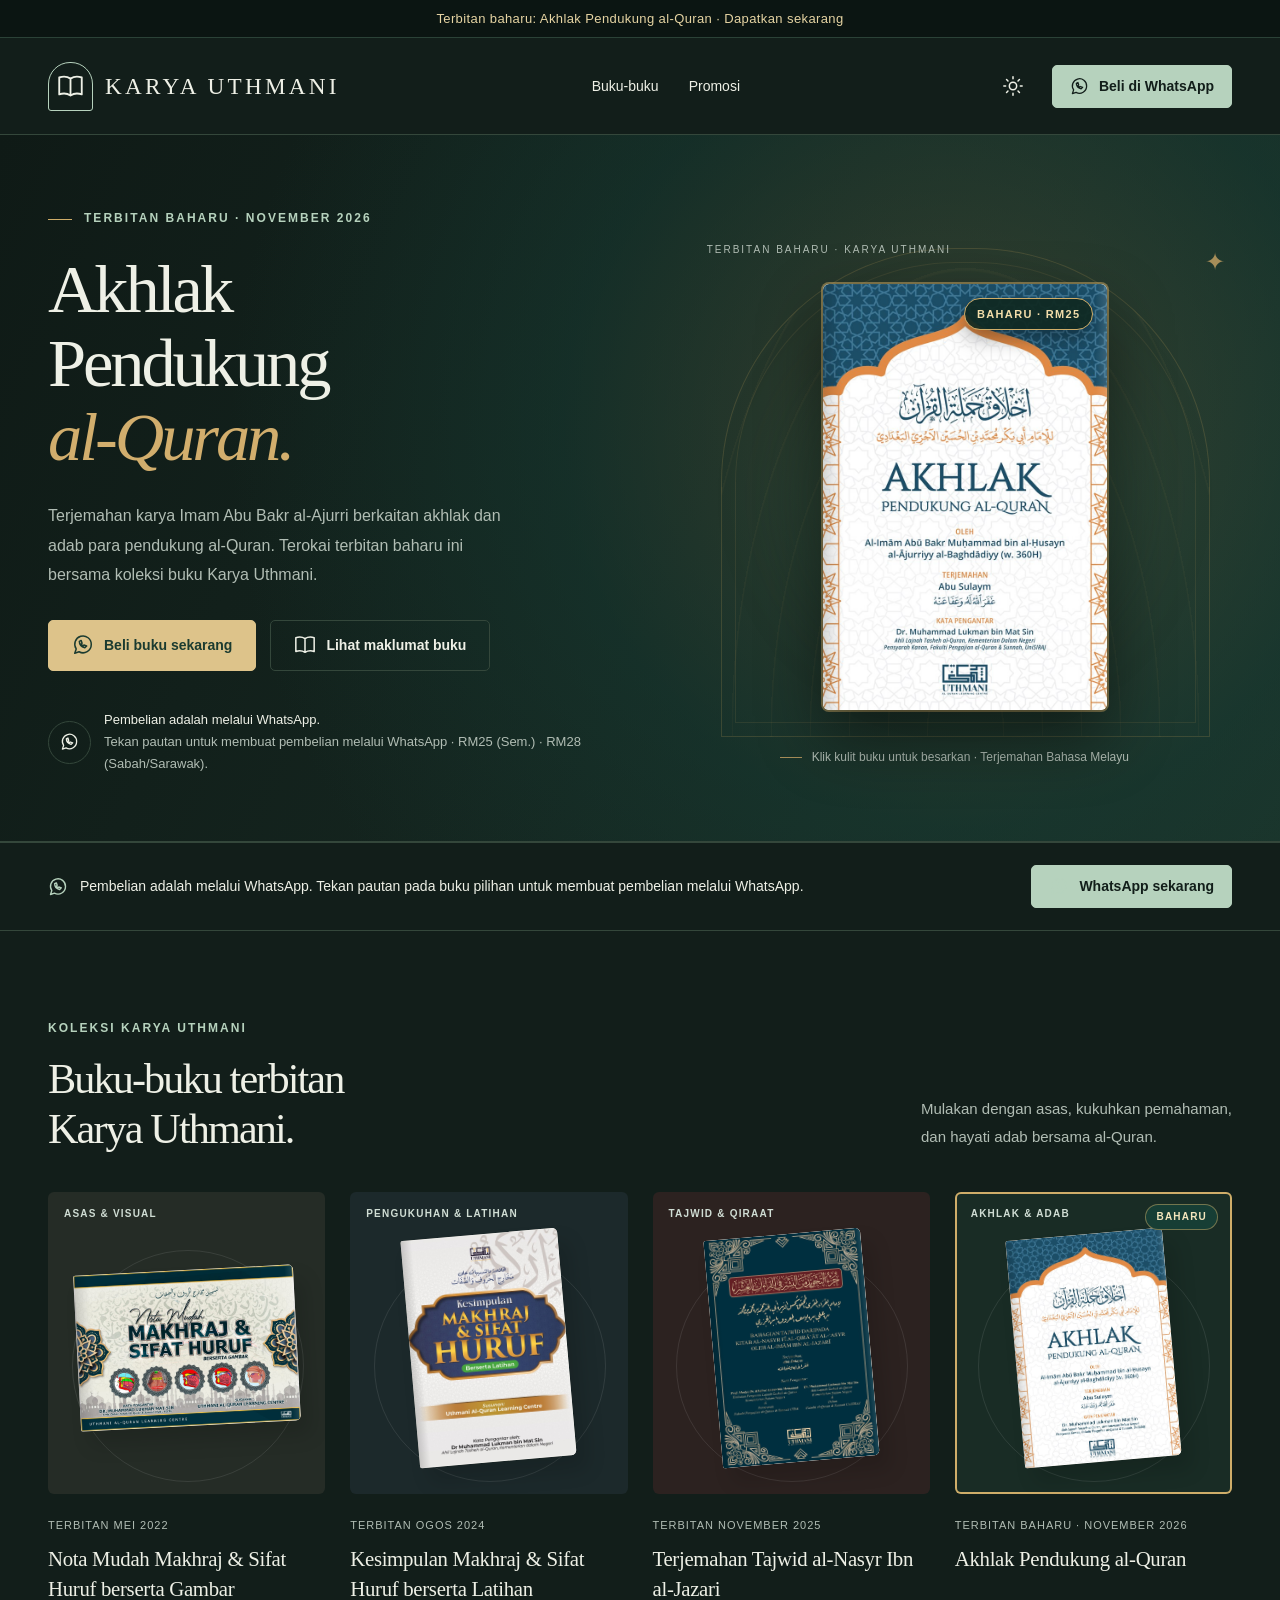
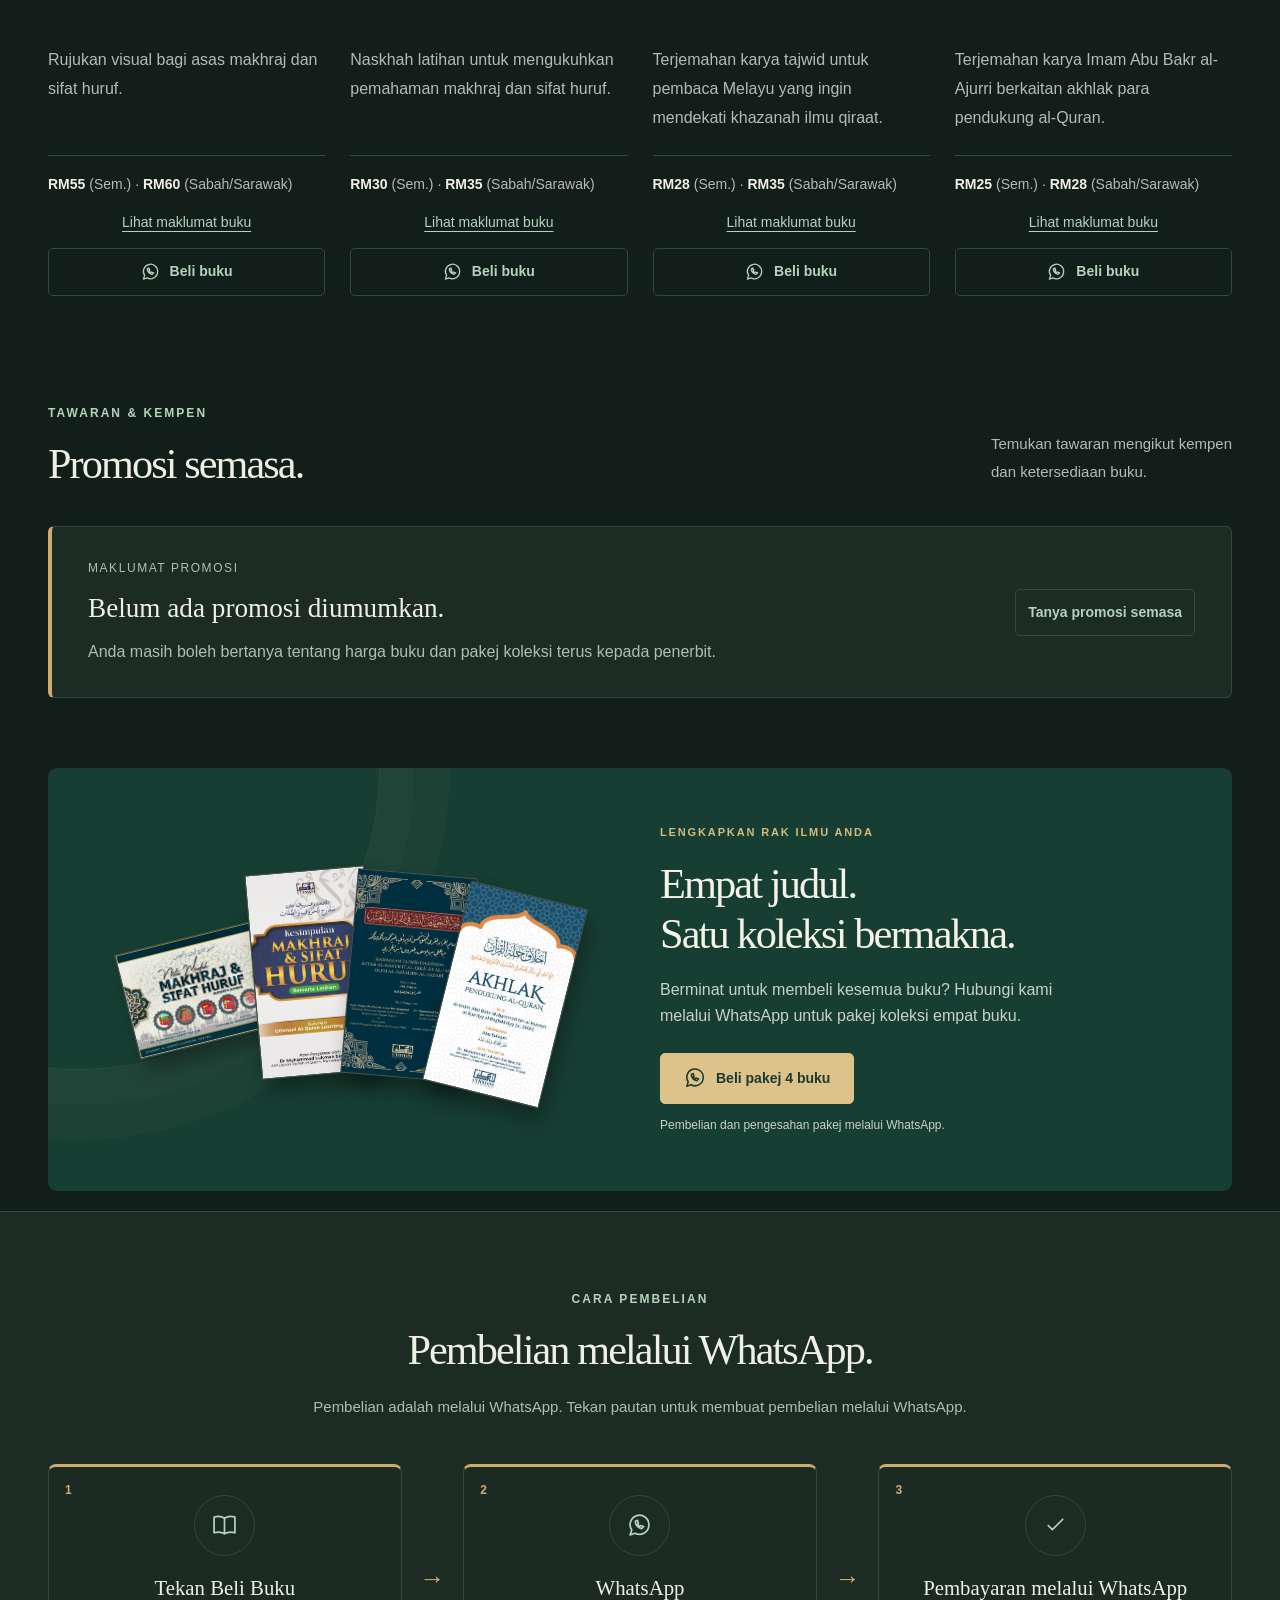
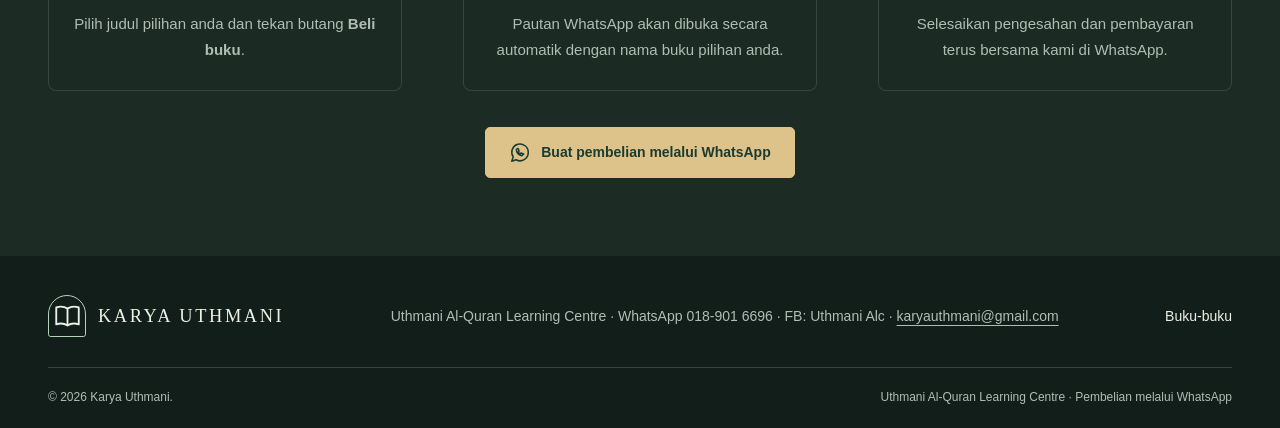
==== commit 4a0b3c86: "Add files via upload" ====
--- a/index.html
+++ b/index.html
@@ -1,12 +1,12 @@
 <!DOCTYPE html>
-<html lang="ms" data-theme="light">
+<html lang="ms" data-theme="dark">
 <head>
   <meta charset="UTF-8">
   <meta name="viewport" content="width=device-width, initial-scale=1.0">
-  <meta name="theme-color" content="#173e35">
-  <meta name="description" content="Terbitan baharu: Akhlak Pendukung al-Quran karya Imam Abu Bakr al-Ajurri, bersama koleksi buku makhraj dan tajwid Uthmani. Pilih buku dan mulakan pertanyaan melalui WhatsApp.">
-  <title>Akhlak Pendukung al-Quran · Koleksi Buku Uthmani</title>
-  <script>try{document.documentElement.dataset.theme=localStorage.getItem('uthmani-theme')==='dark'?'dark':'light'}catch{}</script>
+  <meta name="theme-color" content="#121e1a">
+  <meta name="description" content="Karya Uthmani — Terbitan baharu: Akhlak Pendukung al-Quran karya Imam Abu Bakr al-Ajurri, bersama koleksi buku makhraj dan tajwid. Pembelian melalui WhatsApp.">
+  <title>Karya Uthmani</title>
+  <script>try{document.documentElement.dataset.theme=localStorage.getItem('uthmani-theme')==='light'?'light':'dark'}catch{}</script>
   <link rel="stylesheet" href="styles.css">
   <script src="promotions.js" defer></script>
   <script src="script.js" defer></script>
@@ -22,44 +22,70 @@
     <symbol id="i-shield" viewBox="0 0 24 24"><path d="M12 3 4 6v6c0 4 5 7 8 9 3-2 8-5 8-9V6Z"/><path d="m8 12 3 3 5-6"/></symbol>
   </defs></svg>
   <a class="skip-link" href="#utama">Langkau ke kandungan</a>
-  <div class="announcement">Terbitan baharu: Akhlak Pendukung al-Quran · Kini dibuka untuk pertanyaan &amp; tempahan.</div>
+  <div class="announcement">Terbitan baharu: Akhlak Pendukung al-Quran · Dapatkan sekarang</div>
   <header class="site-header">
     <div class="container header-inner">
-      <a class="brand" href="#" aria-label="Uthmani, halaman utama"><span class="brand-mark"><svg class="icon"><use href="#i-book"/></svg></span><span>UTHMANI<small>KOLEKSI BUKU</small></span></a>
-      <nav aria-label="Navigasi utama"><a href="#koleksi">Koleksi buku</a><a href="#promosi">Promosi</a><a href="#tempahan">Cara tempahan</a><a href="#soalan">Soalan lazim</a></nav>
-      <div class="header-actions"><button class="theme-toggle" id="theme-toggle" type="button" aria-label="Aktifkan mod gelap" aria-pressed="false"><svg class="icon"><use id="theme-icon" href="#i-moon"/></svg></button><button class="button button-small header-contact" data-order="pertanyaan"><svg class="icon"><use href="#i-chat"/></svg>Hubungi kami</button></div>
+      <a class="brand" href="#" aria-label="Karya Uthmani, halaman utama"><span class="brand-mark"><svg class="icon"><use href="#i-book"/></svg></span><span>KARYA UTHMANI</span></a>
+      <nav aria-label="Navigasi utama"><a href="#koleksi">Buku-buku</a><a href="#promosi">Promosi</a></nav>
+      <div class="header-actions"><button class="theme-toggle" id="theme-toggle" type="button" aria-label="Aktifkan mod terang" aria-pressed="true"><svg class="icon"><use id="theme-icon" href="#i-sun"/></svg></button><button class="button button-small header-contact" data-order="pertanyaan"><svg class="icon"><use href="#i-chat"/></svg>Beli di WhatsApp</button></div>
     </div>
   </header>
   <main id="utama">
     <section class="hero">
       <div class="container hero-grid">
-        <div class="hero-copy"><p class="eyebrow"><span></span> TERBITAN BAHARU · NOVEMBER 2026</p><h1>Akhlak<br>Pendukung<br><em>al-Quran.</em></h1><p class="hero-description">Terjemahan karya Imam Abu Bakr al-Ajurri berkaitan akhlak dan adab para pendukung al-Quran. Terokai terbitan baharu ini bersama koleksi buku Uthmani.</p><div class="hero-actions"><a class="button" href="akhlak-pendukung-al-quran.html"><svg class="icon"><use href="#i-book"/></svg>Lihat buku baharu</a><a class="text-link" href="#koleksi">Terokai semua koleksi</a></div><div class="hero-note"><span class="small-book-icon"><svg class="icon"><use href="#i-book"/></svg></span><p><strong>Ilmu untuk dibaca, adab untuk dihayati.</strong><br><span>Terjemahan Abu Sulaym · RM25 (Sem.) · RM28 (Sabah/Sarawak).</span></p></div></div>
+        <div class="hero-copy">
+          <p class="eyebrow"><span></span> TERBITAN BAHARU · NOVEMBER 2026</p>
+          <h1>Akhlak<br>Pendukung<br><em>al-Quran.</em></h1>
+          <p class="hero-description">Terjemahan karya Imam Abu Bakr al-Ajurri berkaitan akhlak dan adab para pendukung al-Quran. Terokai terbitan baharu ini bersama koleksi buku Karya Uthmani.</p>
+          <div class="hero-actions">
+            <button class="button button-gold" data-order="akhlak"><svg class="icon"><use href="#i-chat"/></svg>Beli buku sekarang</button>
+            <a class="button button-ghost" href="akhlak-pendukung-al-quran.html"><svg class="icon"><use href="#i-book"/></svg>Lihat maklumat buku</a>
+          </div>
+          <div class="hero-note"><span class="small-book-icon"><svg class="icon"><use href="#i-chat"/></svg></span><p><strong>Pembelian adalah melalui WhatsApp.</strong><br><span>Tekan pautan untuk membuat pembelian melalui WhatsApp · RM25 (Sem.) · RM28 (Sabah/Sarawak).</span></p></div>
+        </div>
         <div class="hero-art" role="img" aria-label="Kulit buku terbitan baharu Akhlak Pendukung al-Quran.">
-          <div class="arch-pattern"></div><div class="art-topline"><span>TERBITAN BAHARU UTHMANI</span><span>✦</span></div>
-          <div class="hero-book hero-book-front cover cover-photo" data-lightbox="buku/04 akhlak-pendukung-al-quran/gambar/kulit-depan.jpg" data-caption="Kulit hadapan · Akhlak Pendukung al-Quran"><img src="buku/04 akhlak-pendukung-al-quran/gambar/kulit-depan.jpg" alt="Kulit buku Akhlak Pendukung al-Quran" width="666" height="1000"></div>
-          <div class="art-caption"><span class="caption-line"></span>Akhlak Pendukung al-Quran · Terjemahan Bahasa Melayu</div>
+          <div class="hero-glow"></div>
+          <div class="arch-pattern"></div>
+          <div class="art-topline"><span>TERBITAN BAHARU · KARYA UTHMANI</span><span>✦</span></div>
+          <div class="hero-book hero-book-front cover cover-photo" data-lightbox="buku/04 akhlak-pendukung-al-quran/gambar/kulit-depan.jpg" data-caption="Kulit hadapan · Akhlak Pendukung al-Quran"><span class="hero-price-pill">BAHARU · RM25</span><img src="buku/04 akhlak-pendukung-al-quran/gambar/kulit-depan.jpg" alt="Kulit buku Akhlak Pendukung al-Quran" width="666" height="1000"></div>
+          <div class="art-caption"><span class="caption-line"></span>Klik kulit buku untuk besarkan · Terjemahan Bahasa Melayu</div>
         </div>
       </div>
     </section>
-    <div class="benefits"><div class="container benefits-inner"><span><svg class="icon"><use href="#i-book"/></svg>4 judul dalam satu koleksi</span><span><svg class="icon"><use href="#i-chat"/></svg>Tempahan terus melalui WhatsApp</span><span><svg class="icon"><use href="#i-shield"/></svg>Bayaran selepas pengesahan</span></div></div>
+    <div class="benefits"><div class="container benefits-inner benefits-whatsapp"><span><svg class="icon"><use href="#i-chat"/></svg>Pembelian adalah melalui WhatsApp. Tekan pautan pada buku pilihan untuk membuat pembelian melalui WhatsApp.</span><button class="button button-small" data-order="pertanyaan"><svg class="icon"><use href="#i-chat"/></svg>WhatsApp sekarang</button></div></div>
     <section class="section collection container" id="koleksi">
-      <div class="section-heading"><div><p class="eyebrow">RAK BUKU UTHMANI</p><h2>Bacaan yang menemani<br>perjalanan ilmu.</h2></div><p>Mulakan dengan asas, kukuhkan pemahaman,<br class="desktop-break"> dan hayati adab bersama al-Quran.</p></div>
+      <div class="section-heading"><div><p class="eyebrow">KOLEKSI KARYA UTHMANI</p><h2>Buku-buku terbitan<br>Karya Uthmani.</h2></div><p>Mulakan dengan asas, kukuhkan pemahaman,<br class="desktop-break"> dan hayati adab bersama al-Quran.</p></div>
       <div class="book-grid">
-        <article class="book-card"><a href="nota-mudah-makhraj.html" aria-label="Lihat Nota Mudah Makhraj &amp; Sifat Huruf berserta Gambar" class="book-display display-sand"><span class="category-label">ASAS &amp; VISUAL</span><div class="catalog-book catalog-book-landscape cover cover-photo"><img src="buku/01 nota-mudah-makhraj/gambar/kulit-depan.jpg" alt="Kulit buku Nota Mudah Makhraj &amp; Sifat Huruf berserta Gambar" width="1200" height="852" loading="lazy"></div></a><div class="book-info"><p class="book-date">TERBITAN MEI 2022</p><h3><a href="nota-mudah-makhraj.html">Nota Mudah Makhraj &amp; Sifat Huruf berserta Gambar</a></h3><p>Rujukan visual bagi asas makhraj dan sifat huruf.</p><div class="availability"><strong>RM55</strong> (Sem.) · <strong>RM60</strong> (Sabah/Sarawak)</div><a class="book-detail-link" href="nota-mudah-makhraj.html">Lihat maklumat buku</a><button class="button button-outline" data-order="nota"><svg class="icon"><use href="#i-chat"/></svg>Tanya &amp; tempah</button></div></article>
-        <article class="book-card"><a href="kesimpulan-makhraj.html" aria-label="Lihat Kesimpulan Makhraj &amp; Sifat Huruf berserta Latihan" class="book-display display-blue"><span class="category-label">PENGUKUHAN &amp; LATIHAN</span><div class="catalog-book cover cover-photo"><img src="buku/02 kesimpulan-makhraj/gambar/kulit-depan.jpg" alt="Kulit buku Kesimpulan Makhraj &amp; Sifat Huruf berserta Latihan" width="778" height="1000" loading="lazy"></div></a><div class="book-info"><p class="book-date">TERBITAN OGOS 2024</p><h3><a href="kesimpulan-makhraj.html">Kesimpulan Makhraj &amp; Sifat Huruf berserta Latihan</a></h3><p>Naskhah latihan untuk mengukuhkan pemahaman makhraj dan sifat huruf.</p><div class="availability"><strong>RM30</strong> (Sem.) · <strong>RM35</strong> (Sabah/Sarawak)</div><a class="book-detail-link" href="kesimpulan-makhraj.html">Lihat maklumat buku</a><button class="button button-outline" data-order="latihan"><svg class="icon"><use href="#i-chat"/></svg>Tanya &amp; tempah</button></div></article>
-        <article class="book-card"><a href="terjemahan-tajwid-al-nasyr.html" aria-label="Lihat Terjemahan Tajwid al-Nasyr Ibn al-Jazari" class="book-display display-rust"><span class="category-label">TAJWID &amp; QIRAAT</span><div class="catalog-book cover cover-photo"><img src="buku/03 terjemahan-tajwid-al-nasyr/gambar/kulit-depan.jpg" alt="Kulit buku Terjemahan Tajwid al-Nasyr Ibn al-Jazari" width="667" height="1000" loading="lazy"></div></a><div class="book-info"><p class="book-date">TERBITAN NOVEMBER 2025</p><h3><a href="terjemahan-tajwid-al-nasyr.html">Terjemahan Tajwid al-Nasyr Ibn al-Jazari</a></h3><p>Terjemahan karya tajwid untuk pembaca Melayu yang ingin mendekati khazanah ilmu qiraat.</p><div class="availability"><strong>RM28</strong> (Sem.) · <strong>RM35</strong> (Sabah/Sarawak)</div><a class="book-detail-link" href="terjemahan-tajwid-al-nasyr.html">Lihat maklumat buku</a><button class="button button-outline" data-order="tajwid"><svg class="icon"><use href="#i-chat"/></svg>Tanya &amp; tempah</button></div></article>
-        <article class="book-card book-card-new"><a href="akhlak-pendukung-al-quran.html" aria-label="Lihat Akhlak Pendukung al-Quran" class="book-display display-green"><span class="category-label">AKHLAK &amp; ADAB</span><span class="new-badge">BAHARU</span><div class="catalog-book cover cover-photo"><img src="buku/04 akhlak-pendukung-al-quran/gambar/kulit-depan.jpg" alt="Kulit buku Akhlak Pendukung al-Quran" width="666" height="1000" loading="lazy"></div></a><div class="book-info"><p class="book-date">TERBITAN BAHARU · NOVEMBER 2026</p><h3><a href="akhlak-pendukung-al-quran.html">Akhlak Pendukung al-Quran</a></h3><p>Terjemahan karya Imam Abu Bakr al-Ajurri berkaitan akhlak para pendukung al-Quran.</p><div class="availability"><strong>RM25</strong> (Sem.) · <strong>RM28</strong> (Sabah/Sarawak)</div><a class="book-detail-link" href="akhlak-pendukung-al-quran.html">Lihat maklumat buku</a><button class="button button-outline" data-order="akhlak"><svg class="icon"><use href="#i-chat"/></svg>Tanya &amp; tempah</button></div></article>
+        <article class="book-card"><a href="nota-mudah-makhraj.html" aria-label="Lihat Nota Mudah Makhraj &amp; Sifat Huruf berserta Gambar" class="book-display display-sand"><span class="category-label">ASAS &amp; VISUAL</span><div class="catalog-book catalog-book-landscape cover cover-photo"><img src="buku/01 nota-mudah-makhraj/gambar/kulit-depan.jpg" alt="Kulit buku Nota Mudah Makhraj &amp; Sifat Huruf berserta Gambar" width="1200" height="852" loading="lazy"></div></a><div class="book-info"><p class="book-date">TERBITAN MEI 2022</p><h3><a href="nota-mudah-makhraj.html">Nota Mudah Makhraj &amp; Sifat Huruf berserta Gambar</a></h3><p>Rujukan visual bagi asas makhraj dan sifat huruf.</p><div class="availability"><strong>RM55</strong> (Sem.) · <strong>RM60</strong> (Sabah/Sarawak)</div><a class="book-detail-link" href="nota-mudah-makhraj.html">Lihat maklumat buku</a><button class="button button-outline" data-order="nota"><svg class="icon"><use href="#i-chat"/></svg>Beli buku</button></div></article>
+        <article class="book-card"><a href="kesimpulan-makhraj.html" aria-label="Lihat Kesimpulan Makhraj &amp; Sifat Huruf berserta Latihan" class="book-display display-blue"><span class="category-label">PENGUKUHAN &amp; LATIHAN</span><div class="catalog-book cover cover-photo"><img src="buku/02 kesimpulan-makhraj/gambar/kulit-depan.jpg" alt="Kulit buku Kesimpulan Makhraj &amp; Sifat Huruf berserta Latihan" width="778" height="1000" loading="lazy"></div></a><div class="book-info"><p class="book-date">TERBITAN OGOS 2024</p><h3><a href="kesimpulan-makhraj.html">Kesimpulan Makhraj &amp; Sifat Huruf berserta Latihan</a></h3><p>Naskhah latihan untuk mengukuhkan pemahaman makhraj dan sifat huruf.</p><div class="availability"><strong>RM30</strong> (Sem.) · <strong>RM35</strong> (Sabah/Sarawak)</div><a class="book-detail-link" href="kesimpulan-makhraj.html">Lihat maklumat buku</a><button class="button button-outline" data-order="latihan"><svg class="icon"><use href="#i-chat"/></svg>Beli buku</button></div></article>
+        <article class="book-card"><a href="terjemahan-tajwid-al-nasyr.html" aria-label="Lihat Terjemahan Tajwid al-Nasyr Ibn al-Jazari" class="book-display display-rust"><span class="category-label">TAJWID &amp; QIRAAT</span><div class="catalog-book cover cover-photo"><img src="buku/03 terjemahan-tajwid-al-nasyr/gambar/kulit-depan.jpg" alt="Kulit buku Terjemahan Tajwid al-Nasyr Ibn al-Jazari" width="667" height="1000" loading="lazy"></div></a><div class="book-info"><p class="book-date">TERBITAN NOVEMBER 2025</p><h3><a href="terjemahan-tajwid-al-nasyr.html">Terjemahan Tajwid al-Nasyr Ibn al-Jazari</a></h3><p>Terjemahan karya tajwid untuk pembaca Melayu yang ingin mendekati khazanah ilmu qiraat.</p><div class="availability"><strong>RM28</strong> (Sem.) · <strong>RM35</strong> (Sabah/Sarawak)</div><a class="book-detail-link" href="terjemahan-tajwid-al-nasyr.html">Lihat maklumat buku</a><button class="button button-outline" data-order="tajwid"><svg class="icon"><use href="#i-chat"/></svg>Beli buku</button></div></article>
+        <article class="book-card book-card-new"><a href="akhlak-pendukung-al-quran.html" aria-label="Lihat Akhlak Pendukung al-Quran" class="book-display display-green"><span class="category-label">AKHLAK &amp; ADAB</span><span class="new-badge">BAHARU</span><div class="catalog-book cover cover-photo"><img src="buku/04 akhlak-pendukung-al-quran/gambar/kulit-depan.jpg" alt="Kulit buku Akhlak Pendukung al-Quran" width="666" height="1000" loading="lazy"></div></a><div class="book-info"><p class="book-date">TERBITAN BAHARU · NOVEMBER 2026</p><h3><a href="akhlak-pendukung-al-quran.html">Akhlak Pendukung al-Quran</a></h3><p>Terjemahan karya Imam Abu Bakr al-Ajurri berkaitan akhlak para pendukung al-Quran.</p><div class="availability"><strong>RM25</strong> (Sem.) · <strong>RM28</strong> (Sabah/Sarawak)</div><a class="book-detail-link" href="akhlak-pendukung-al-quran.html">Lihat maklumat buku</a><button class="button button-outline" data-order="akhlak"><svg class="icon"><use href="#i-chat"/></svg>Beli buku</button></div></article>
       </div>
     </section>
     <section class="container promotions-section" id="promosi" aria-labelledby="promotions-title">
       <div class="section-heading"><div><p class="eyebrow">TAWARAN &amp; KEMPEN</p><h2 id="promotions-title">Promosi semasa.</h2></div><p>Temukan tawaran mengikut kempen<br class="desktop-break"> dan ketersediaan buku.</p></div>
-      <div class="promotions-list" data-promotions><div class="promotion-empty"><div><span class="promotion-label">MAKLUMAT PROMOSI</span><h3>Belum ada promosi diumumkan.</h3><p>Anda masih boleh bertanya tentang harga buku dan pakej koleksi terus kepada penerbit.</p></div><button class="button button-outline" data-order="promosi">Tanya promosi semasa</button></div></div>
+      <div class="promotions-list" data-promotions><div class="promotion-empty"><div><span class="promotion-label">MAKLUMAT PROMOSI</span><h3>Belum ada promosi diumumkan.</h3><p>Anda masih boleh bertanya tentang harga buku dan pakej koleksi terus melalui WhatsApp.</p></div><button class="button button-outline" data-order="promosi">Tanya promosi semasa</button></div></div>
     </section>
-    <section class="container bundle-section" aria-labelledby="bundle-title"><div class="bundle"><div class="bundle-art" aria-hidden="true"><div class="mini-book mini-sand mini-photo mini-landscape"><img src="buku/01 nota-mudah-makhraj/gambar/kulit-depan.jpg" alt="" loading="lazy"></div><div class="mini-book mini-blue mini-photo"><img src="buku/02 kesimpulan-makhraj/gambar/kulit-depan.jpg" alt="" loading="lazy"></div><div class="mini-book mini-rust mini-photo"><img src="buku/03 terjemahan-tajwid-al-nasyr/gambar/kulit-depan.jpg" alt="" loading="lazy"></div><div class="mini-book mini-green mini-photo"><img src="buku/04 akhlak-pendukung-al-quran/gambar/kulit-depan.jpg" alt="" loading="lazy"></div></div><div class="bundle-copy"><p class="eyebrow">LENGKAPKAN RAK ILMU ANDA</p><h2 id="bundle-title">Empat judul.<br>Satu koleksi bermakna.</h2><p>Berminat dengan semua buku? Tanya penerbit tentang pakej koleksi empat buku, harga dan ketersediaan semasa.</p><button class="button button-gold" data-order="pakej"><svg class="icon"><use href="#i-chat"/></svg>Tanya pakej 4 buku</button><span class="bundle-note">Harga pakej akan disahkan oleh penerbit.</span></div></div></section>
-    <section class="section container ordering" id="tempahan"><div class="center-heading"><p class="eyebrow">MUDAH, JELAS &amp; TERSUSUN</p><h2>Dari pilihan ke tangan anda.</h2><p>Mulakan dengan perbualan. Kami bantu susun langkah seterusnya.</p></div><div class="steps"><article><span class="step-icon"><svg class="icon"><use href="#i-book"/></svg></span><h3>Pilih buku anda</h3><p>Tekan “Tanya &amp; tempah” pada judul pilihan. Mesej WhatsApp disediakan dengan nama buku tersebut.</p></article><article><span class="step-icon"><svg class="icon"><use href="#i-chat"/></svg></span><h3>Sahkan tempahan</h3><p>Penerbit menyemak stok, alamat dan kos penghantaran sebelum memberikan jumlah akhir.</p></article><article><span class="step-icon"><svg class="icon"><use href="#i-check"/></svg></span><h3>Bayar melalui QR</h3><p>Terima QR DuitNow selepas pengesahan. Hantar bukti bayaran di WhatsApp untuk pemprosesan pesanan.</p></article></div><div class="payment-note"><svg class="icon"><use href="#i-shield"/></svg><p><strong>Jumlah jelas sebelum anda bayar.</strong> Kos pos bergantung pada alamat, berat dan jumlah buku. Pesanan diproses melalui EasyParcel atau pickup selepas disahkan bersama penerbit.</p></div></section>
-    <section class="faq-section" id="soalan"><div class="container faq-grid"><div><p class="eyebrow">SEBELUM ANDA MENEMPAH</p><h2>Ada yang ingin<br>anda ketahui?</h2><p>Beberapa jawapan untuk membantu<br class="desktop-break"> anda membuat pilihan.</p><button class="text-link faq-contact" data-order="pertanyaan"><svg class="icon"><use href="#i-chat"/></svg>Tanya penerbit</button></div><div class="faq-list"><details open><summary>Bagaimana saya boleh tahu harga dan stok?</summary><p>Harga runcit setiap buku dipaparkan pada katalog. Tekan “Tanya &amp; tempah” pada buku pilihan untuk mengesahkan status stok semasa, promosi jika ada, dan kos penghantaran melalui WhatsApp.</p></details><details><summary>Bolehkah saya membeli semua empat buku?</summary><p>Boleh mulakan pertanyaan melalui butang “Tanya pakej 4 buku”. Harga pakej dan ketersediaan setiap judul perlu disahkan dengan penerbit.</p></details><details><summary>Mengapa QR bayaran tidak dipaparkan di sini?</summary><p>QR DuitNow diberikan selepas stok dan kos penghantaran disahkan supaya anda membayar jumlah yang tepat. Laman ini tidak mengendalikan checkout atau mengumpul maklumat kad bank.</p></details><details><summary>Bagaimana penghantaran dan pickup diuruskan?</summary><p>Maklumkan pilihan anda kepada penerbit melalui WhatsApp. Pilihan kurier, kos pos, lokasi pickup dan tempoh pengeposan akan disahkan semasa tempahan.</p></details><details><summary>Apakah polisi pertukaran dan pemulangan?</summary><p>Polisi belum dinyatakan dalam katalog ini. Sila dapatkan maklumat pertukaran dan pemulangan daripada penerbit sebelum mengesahkan tempahan.</p></details></div></div></section>
+    <section class="container bundle-section" aria-labelledby="bundle-title"><div class="bundle"><div class="bundle-art" aria-hidden="true"><div class="mini-book mini-sand mini-photo mini-landscape"><img src="buku/01 nota-mudah-makhraj/gambar/kulit-depan.jpg" alt="" loading="lazy"></div><div class="mini-book mini-blue mini-photo"><img src="buku/02 kesimpulan-makhraj/gambar/kulit-depan.jpg" alt="" loading="lazy"></div><div class="mini-book mini-rust mini-photo"><img src="buku/03 terjemahan-tajwid-al-nasyr/gambar/kulit-depan.jpg" alt="" loading="lazy"></div><div class="mini-book mini-green mini-photo"><img src="buku/04 akhlak-pendukung-al-quran/gambar/kulit-depan.jpg" alt="" loading="lazy"></div></div><div class="bundle-copy"><p class="eyebrow">LENGKAPKAN RAK ILMU ANDA</p><h2 id="bundle-title">Empat judul.<br>Satu koleksi bermakna.</h2><p>Berminat untuk membeli kesemua buku? Hubungi kami melalui WhatsApp untuk pakej koleksi empat buku.</p><button class="button button-gold" data-order="pakej"><svg class="icon"><use href="#i-chat"/></svg>Beli pakej 4 buku</button><span class="bundle-note">Pembelian dan pengesahan pakej melalui WhatsApp.</span></div></div></section>
+    <section class="purchase-section" id="pembelian" aria-labelledby="purchase-title">
+      <div class="container">
+        <div class="center-heading">
+          <p class="eyebrow">CARA PEMBELIAN</p>
+          <h2 id="purchase-title">Pembelian melalui WhatsApp.</h2>
+          <p>Pembelian adalah melalui WhatsApp. Tekan pautan untuk membuat pembelian melalui WhatsApp.</p>
+        </div>
+        <div class="purchase-flow">
+          <article class="purchase-step"><span class="step-num">1</span><span class="step-icon"><svg class="icon"><use href="#i-book"/></svg></span><h3>Tekan Beli Buku</h3><p>Pilih judul pilihan anda dan tekan butang <strong>Beli buku</strong>.</p></article>
+          <span class="flow-arrow" aria-hidden="true">→</span>
+          <article class="purchase-step"><span class="step-num">2</span><span class="step-icon"><svg class="icon"><use href="#i-chat"/></svg></span><h3>WhatsApp</h3><p>Pautan WhatsApp akan dibuka secara automatik dengan nama buku pilihan anda.</p></article>
+          <span class="flow-arrow" aria-hidden="true">→</span>
+          <article class="purchase-step"><span class="step-num">3</span><span class="step-icon"><svg class="icon"><use href="#i-check"/></svg></span><h3>Pembayaran melalui WhatsApp</h3><p>Selesaikan pengesahan dan pembayaran terus bersama kami di WhatsApp.</p></article>
+        </div>
+        <div class="purchase-cta"><button class="button button-gold" data-order="pertanyaan"><svg class="icon"><use href="#i-chat"/></svg>Buat pembelian melalui WhatsApp</button></div>
+      </div>
+    </section>
   </main>
-  <footer><div class="container footer-main"><a class="brand" href="#"><span class="brand-mark"><svg class="icon"><use href="#i-book"/></svg></span><span>UTHMANI<small>KOLEKSI BUKU</small></span></a><p>Uthmani Al-Quran Learning Centre · WhatsApp 018-901 6696 · FB: Uthmani Alc · <a href="mailto:karyauthmani@gmail.com">karyauthmani@gmail.com</a></p><a href="#koleksi">Lihat koleksi</a></div><div class="container footer-bottom"><span>© <span id="year">2026</span> Koleksi Buku Uthmani.</span><span>Uthmani Al-Quran Learning Centre · Tempahan melalui WhatsApp</span></div></footer>
-  <dialog id="order-dialog" aria-labelledby="dialog-title" aria-describedby="dialog-description"><div class="dialog-content"><button type="button" class="close-dialog" aria-label="Tutup tetingkap"><svg class="icon"><use href="#i-close"/></svg></button><span class="dialog-icon"><svg class="icon"><use href="#i-chat"/></svg></span><p class="eyebrow">PRATONTON PERTANYAAN</p><h2 id="dialog-title">Mesej anda sudah siap.</h2><p id="dialog-description">Nombor WhatsApp penerbit belum ditetapkan. Ini ialah pratonton mesej untuk buku pilihan anda; tiada mesej dihantar.</p><label for="message-preview">Mesej WhatsApp</label><textarea id="message-preview" readonly rows="7"></textarea><button class="button" id="copy-message" type="button">Salin mesej</button><p id="copy-status" role="status" aria-live="polite"></p></div></dialog>
+  <footer><div class="container footer-main"><a class="brand" href="#"><span class="brand-mark"><svg class="icon"><use href="#i-book"/></svg></span><span>KARYA UTHMANI</span></a><p>Uthmani Al-Quran Learning Centre · WhatsApp 018-901 6696 · FB: Uthmani Alc · <a href="mailto:karyauthmani@gmail.com">karyauthmani@gmail.com</a></p><a href="#koleksi">Buku-buku</a></div><div class="container footer-bottom"><span>© <span id="year">2026</span> Karya Uthmani.</span><span>Uthmani Al-Quran Learning Centre · Pembelian melalui WhatsApp</span></div></footer>
+  <dialog id="order-dialog" aria-labelledby="dialog-title" aria-describedby="dialog-description"><div class="dialog-content"><button type="button" class="close-dialog" aria-label="Tutup tetingkap"><svg class="icon"><use href="#i-close"/></svg></button><span class="dialog-icon"><svg class="icon"><use href="#i-chat"/></svg></span><p class="eyebrow">PRATONTON PEMBELIAN</p><h2 id="dialog-title">Mesej anda sudah siap.</h2><p id="dialog-description">Nombor WhatsApp penerbit belum ditetapkan. Ini ialah pratonton mesej untuk buku pilihan anda; tiada mesej dihantar.</p><label for="message-preview">Mesej WhatsApp</label><textarea id="message-preview" readonly rows="7"></textarea><button class="button" id="copy-message" type="button">Salin mesej</button><p id="copy-status" role="status" aria-live="polite"></p></div></dialog>
 </body>
 </html>
--- a/styles.css
+++ b/styles.css
@@ -97,4 +97,38 @@
 .lightbox-caption{margin-top:14px;font-size:.9375rem;color:var(--muted)}
 @media(max-width:850px){.catalog-book-landscape{width:min(86%,210px)}.book-page-cover .catalog-book-landscape{width:min(88%,360px)}}
 @media(max-width:600px){.catalog-book-landscape{width:min(88%,155px)}.book-page-cover .catalog-book-landscape{width:min(90%,320px)}.mini-book.mini-landscape{width:125px;height:89px}.lightbox-content{padding:18px}}
+/* Kemas kini Karya Uthmani: Hero menonjol, default dark mode, cara pembelian ringkas & mobile friendly */
+:root[data-theme=dark] .announcement{background:#0b1512;border-bottom:1px solid #2b4237;color:#e6d4a3}
+:root[data-theme=dark] .hero{background:radial-gradient(circle at 75% 42%,rgba(207,173,105,.18) 0%,rgba(23,62,53,.42) 38%,transparent 70%),linear-gradient(115deg,#0f1a16 0%,#152620 55%,#1b3229 100%)}
+:root[data-theme=light] .hero{background:radial-gradient(circle at 75% 42%,rgba(207,173,105,.24) 0%,transparent 62%),linear-gradient(105deg,var(--bg) 42%,var(--hero) 100%)}
+:root[data-theme=dark] .display-sand{background:#252c26}
+:root[data-theme=dark] .display-blue{background:#1c292b}
+:root[data-theme=dark] .display-rust{background:#2c2220}
+:root[data-theme=dark] .display-green{background:#192c25}
+:root[data-theme=dark] .category-label{color:#d0ddd4}
+:root[data-theme=dark] .book-display:after{border-color:#ffffff18}
+.hero{position:relative;border-bottom:1px solid var(--line)}
+.hero-grid{padding-block:74px 66px}
+.hero-glow{position:absolute;inset:12% 10% 10% 14%;border-radius:50%;background:radial-gradient(circle,rgba(207,173,105,.32) 0%,rgba(25,75,62,.25) 45%,transparent 72%);filter:blur(26px);z-index:-1;pointer-events:none}
+.hero-art .hero-book-front{width:284px;height:426px;top:52px;box-shadow:0 28px 65px rgba(0,0,0,.48),0 0 0 2px rgba(207,173,105,.55);border-radius:6px}
+.hero-art .hero-book-front:hover{transform:translateX(-50%) translateY(-6px) scale(1.015)}
+.hero-price-pill{position:absolute;top:14px;right:14px;z-index:3;background:#102922ee;color:#f3deaa;border:1px solid #cfad69;border-radius:999px;padding:6px 12px;font-family:Arial,sans-serif;font-size:.6875rem;font-weight:700;letter-spacing:.12em;box-shadow:0 8px 20px rgba(0,0,0,.35)}
+.button-ghost{background:transparent;color:var(--ink);border-color:var(--line)}
+.button-ghost:hover{background:var(--soft);color:var(--ink)}
+.hero-actions{flex-wrap:wrap;gap:14px}
+.benefits-whatsapp{align-items:center;gap:16px}
+.benefits-whatsapp>span{color:var(--ink);font-weight:500}
+.benefits-whatsapp .button{flex-shrink:0}
+.purchase-section{padding-block:78px;background:var(--soft);border-top:1px solid var(--line)}
+.purchase-flow{display:grid;grid-template-columns:1fr auto 1fr auto 1fr;gap:18px;align-items:stretch;margin-top:44px}
+.purchase-step{position:relative;background:var(--surface);border:1px solid var(--line);border-top:3px solid var(--gold);border-radius:8px;padding:28px 24px;text-align:center;display:flex;flex-direction:column;align-items:center}
+.purchase-step .step-num{position:absolute;top:14px;left:16px;font-size:.75rem;font-weight:700;color:var(--gold);letter-spacing:.08em}
+.purchase-step .step-icon{margin-bottom:16px}
+.purchase-step h3{font-family:Georgia,serif;font-size:1.3rem;font-weight:400;margin-bottom:8px}
+.purchase-step p{font-size:.9375rem;color:var(--muted);line-height:1.7}
+.flow-arrow{display:grid;place-items:center;font-size:1.6rem;color:var(--gold);font-weight:700}
+.purchase-cta{text-align:center;margin-top:36px}
+@media(max-width:1100px){.hero-art .hero-book-front{width:254px;height:381px;top:54px}}
+@media(max-width:850px){.header-inner nav{justify-content:center;gap:28px}.hero-art .hero-book-front{width:222px;height:333px;top:52px}.purchase-flow{grid-template-columns:1fr;gap:12px}.flow-arrow{transform:rotate(90deg);font-size:1.35rem;line-height:1}}
+@media(max-width:600px){.header-inner{min-height:72px;padding-block:12px;gap:10px}.brand{font-size:1.05rem;letter-spacing:.1em}.header-inner nav{display:flex;justify-content:center;gap:28px;padding-top:10px}.header-contact{width:auto;font-size:.8125rem;padding:8px 13px;min-height:40px}.header-contact .icon{width:17px;height:17px}.hero-grid{padding-block:34px 36px;gap:32px}.hero-actions{flex-direction:column;align-items:stretch}.hero-actions .button{width:100%}.hero-art{height:390px}.hero-art .hero-book-front{width:220px;height:330px;top:42px}.benefits-whatsapp{display:flex;flex-direction:column;align-items:stretch;text-align:left;gap:12px}.benefits-whatsapp .button{width:100%}.book-grid{grid-template-columns:1fr;gap:30px}.book-display{height:270px}.catalog-book{width:155px;height:224px}.catalog-book-landscape{width:min(82%,235px)}.book-info h3{min-height:0;font-size:1.22rem}.book-info .button{width:100%;min-height:46px;font-size:.875rem}.purchase-section{padding-block:54px}.purchase-step{padding:22px 18px}.purchase-cta .button{width:100%}}
 @media(prefers-reduced-motion:reduce){html{scroll-behavior:auto}*,*:before,*:after{transition:none!important;animation:none!important}}
